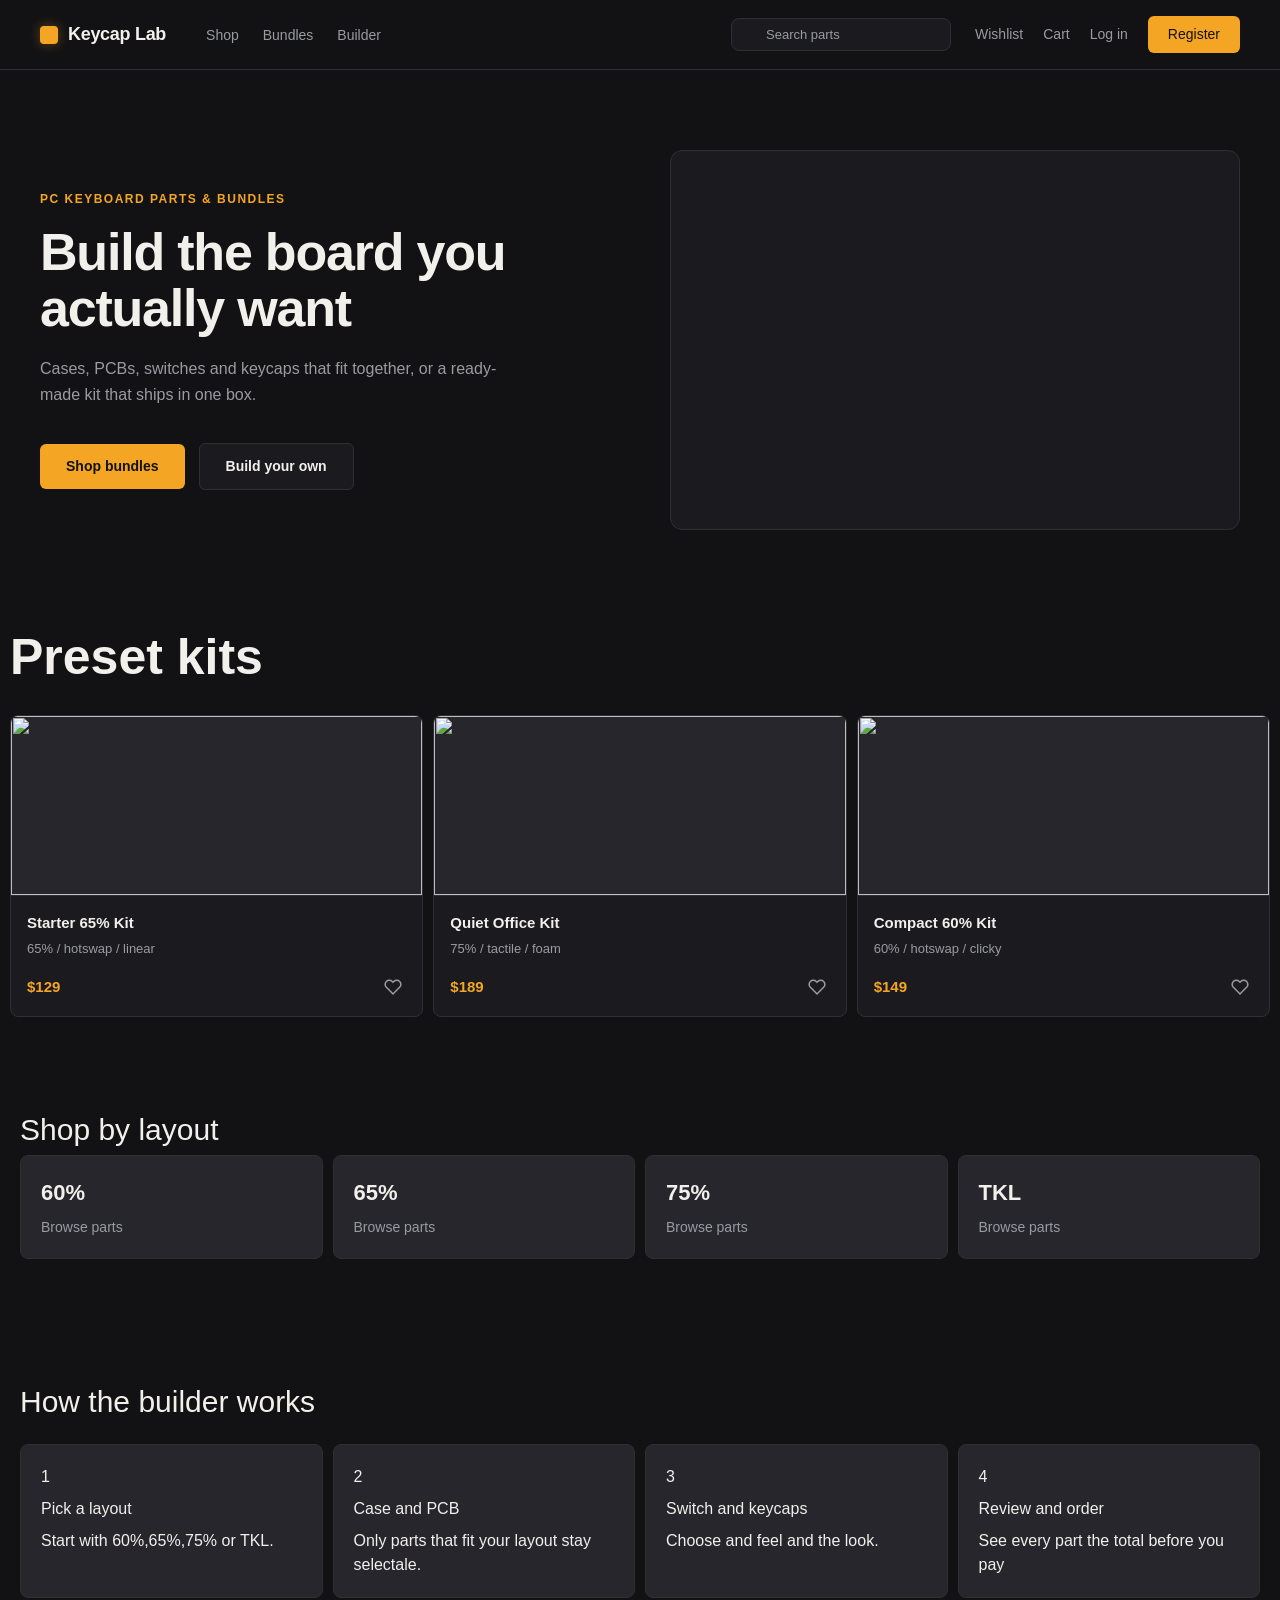
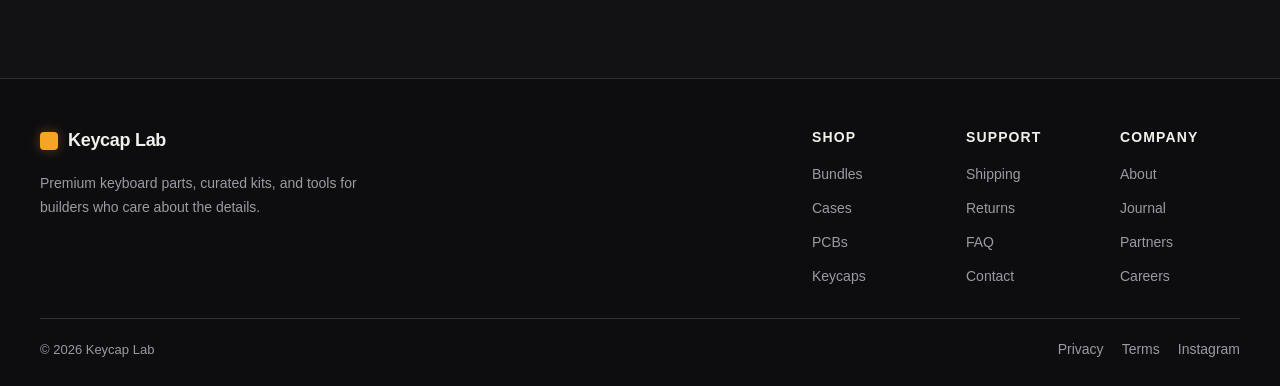
==== index.html @ 521b8595 "Update project" ====
<!doctype html>
<html lang="en">
  <head>
    <meta charset="UTF-8" />
    <meta name="viewport" content="width=device-width, initial-scale=1.0" />
    <title>Keycap Lab Navbar</title>
    <link rel="stylesheet" href="./CSS/Style.css" />
  </head>
  <body>
    <nav class="navbar">
      <!-- Logo & Navigation Links -->
      <div class="nav-left">
        <a href="#" class="logo">
          <span class="logo-icon"></span>
          Keycap Lab
        </a>
        <button
          class="menu-toggle"
          type="button"
          aria-label="Open navigation menu"
          aria-expanded="false"
          aria-controls="mobile-menu"
        >
          <span></span>
          <span></span>
          <span></span>
        </button>
      </div>

      <div class="mobile-menu" id="mobile-menu">
        <ul class="nav-links">
          <li><a href="#">Shop</a></li>
          <li><a href="#">Bundles</a></li>
          <li><a href="#">Builder</a></li>
        </ul>

        <div class="nav-right">
          <div class="search-box">
            <input type="text" placeholder="Search parts" />
          </div>
          <div class="user-actions">
            <a href="#">Wishlist</a>
            <a href="#">Cart</a>
            <a href="#" class="btn-login">Log in</a>
            <a href="#" class="btn-register">Register</a>
          </div>
        </div>
      </div>
    </nav>
    <main>
        <section class="hero-section">
      <!-- Left Content Column -->
      <div class="hero-left">
        <p class="hero-tagline">PC KEYBOARD PARTS & BUNDLES</p>
        <h1 class="hero-title">Build the board you actually want</h1>
        <p class="hero-description">
          Cases, PCBs, switches and keycaps that fit together, or a ready-made
          kit that ships in one box.
        </p>
        <div class="hero-buttons">
          <a href="#" class="btn-primary">Shop bundles</a>
          <a href="#" class="btn-secondary">Build your own</a>
        </div>
      </div>

      <!-- Right Image Container Column -->
      <div class="hero-right">
        <div
          class="hero-swiper"
          role="region"
          aria-label="Featured keyboard and computer setups"
        >
          <img
            class="hero-photo"
            src="./IMG/top-view-white-keyboard-desk.jpg"
            alt="Top view of a white keyboard on a desk"
          />
          <img
            class="hero-photo"
            src="./IMG/daniel-korpai-8GDCzWrcE3M-unsplash.jpg"
            alt="White keyboard and computer setup"
          />
          <img
            class="hero-photo"
            src="./IMG/Lenovo Thinkpad X1 Carbon Gen 6, core i7, 8th generation, 512ssd, 16gb ram, 2K screen display, backlit keyboard KSH_63,0000 CONTACT US_ 0714215210.jpg"
            alt="Lenovo ThinkPad laptop with backlit keyboard"
          />
        </div>
      </div>
    </section>

    <!-- Preset Kits Section -->
    <section class="preset-kits">
      <h2 class="section-title">Preset kits</h2>
      <div class="product-grid">
        <!-- Card 1 -->
        <article class="product-card">
          <div class="card-image-placeholder">
            <img
              src="https://images.openai.com/static-rsc-4/nXGAKD7glfhU9qW_Xac98Q3j9HsL2oGFqhZPg9mUzZDjKJ5-by4B6zlyydvpbBIPVZWoZcvu5ALrFaiocOk9zfkdbaDCFpLfhLRDHQcFTshHp7-Ul474NuEt4pODpxQiKLe0FCj9MblGv9C8eSn8PKRNEU1KH37_GP0z7UzrUwJa-xX3HZ9lygdJpuPpNTKs?purpose=fullsize"
              alt=""
            />
          </div>
          <div class="card-info">
            <h3 class="card-title">Starter 65% Kit</h3>
            <p class="card-meta">65% / hotswap / linear</p>
            <div class="card-footer">
              <span class="card-price">$129</span>
              <button class="wishlist-icon" aria-label="Wishlist">
                <svg
                  width="18"
                  height="18"
                  viewBox="0 0 24 24"
                  fill="none"
                  stroke="currentColor"
                  stroke-width="2"
                >
                  <path
                    d="M20.84 4.61a5.5 5.5 0 0 0-7.78 0L12 5.67l-1.06-1.06a5.5 5.5 0 0 0-7.78 7.78l1.06 1.06L12 21.23l7.78-7.78 1.06-1.06a5.5 5.5 0 0 0 0-7.78z"
                  ></path>
                </svg>
              </button>
            </div>
          </div>
        </article>

        <!-- Card 2 -->
        <article class="product-card">
          <div class="card-image-placeholder">
            <img
              src="https://images.openai.com/static-rsc-4/dz7qurrsv-jrBS0fjnstItbpXlwxBg2KEtuwx5bk4mM5QGiCicn_rTXjzAQF3wtq-SW2kxgeNpTVPf-cHdGCvSQJxvGqvcWXDU7XmmxKOvQP_HMvVWL-ylimCogk3SbTYQaaV2Orlsvxa9C1CZjEyjsZLpfj9k1N5Z4BCGQvd89OW88K6jOPW-nkIzZp4Wqc?purpose=fullsize"
              alt=""
            />
          </div>
          <div class="card-info">
            <h3 class="card-title">Quiet Office Kit</h3>
            <p class="card-meta">75% / tactile / foam</p>
            <div class="card-footer">
              <span class="card-price">$189</span>
              <button class="wishlist-icon" aria-label="Wishlist">
                <svg
                  width="18"
                  height="18"
                  viewBox="0 0 24 24"
                  fill="none"
                  stroke="currentColor"
                  stroke-width="2"
                >
                  <path
                    d="M20.84 4.61a5.5 5.5 0 0 0-7.78 0L12 5.67l-1.06-1.06a5.5 5.5 0 0 0-7.78 7.78l1.06 1.06L12 21.23l7.78-7.78 1.06-1.06a5.5 5.5 0 0 0 0-7.78z"
                  ></path>
                </svg>
              </button>
            </div>
          </div>
        </article>

        <!-- Card 3 -->
        <article class="product-card">
          <div class="card-image-placeholder">
            <img
              src="https://images.openai.com/static-rsc-4/-OYSY2dZkRDdLxquMNw9rUvrMLjCbp6p3Z7yieqWLM3EhKWcSh0_WQugTYVJara42GM3rg2Ta-5tv8ZzSHJYvsZy2AZwunNoQ_kZfDw9fw7MOWB8lSEEOIMRNbfBUDlOvFiBbhdCUqirpcUv4TIgAzaauYT5kc5DZFo1dbwhctJ_QoFaH6khdRxgVyYMRuLK?purpose=fullsize"
              alt=""
            />
          </div>
          <div class="card-info">
            <h3 class="card-title">Compact 60% Kit</h3>
            <p class="card-meta">60% / hotswap / clicky</p>
            <div class="card-footer">
              <span class="card-price">$149</span>
              <button class="wishlist-icon" aria-label="Wishlist">
                <svg
                  width="18"
                  height="18"
                  viewBox="0 0 24 24"
                  fill="none"
                  stroke="currentColor"
                  stroke-width="2"
                >
                  <path
                    d="M20.84 4.61a5.5 5.5 0 0 0-7.78 0L12 5.67l-1.06-1.06a5.5 5.5 0 0 0-7.78 7.78l1.06 1.06L12 21.23l7.78-7.78 1.06-1.06a5.5 5.5 0 0 0 0-7.78z"
                  ></path>
                </svg>
              </button>
            </div>
          </div>
        </article>
      </div>
    </section>

    <!-- Shop by Layout Section -->
    <section class="shop-layout">
      <h2 class="shop-title">Shop by layout</h2>
      <div class="shop-grid">
        <div class="shop-card">
          <span class="layout-name">60%</span>
          <span class="layout-sub">Browse parts</span>
        </div>
        <div class="shop-card">
          <span class="layout-name">65%</span>
          <span class="layout-sub">Browse parts</span>
        </div>
        <div class="shop-card">
          <span class="layout-name">75%</span>
          <span class="layout-sub">Browse parts</span>
        </div>
        <div class="shop-card">
          <span class="layout-name">TKL</span>
          <span class="layout-sub">Browse parts</span>
        </div>
      </div>
    </section>

    <!-- Builder Section -->
    <section class="builder-layout">
        <h2 class="builder-title">How the builder works</h2>
        <div class="builder-grid">
            <div class="builder-card">
                <span class="builder-num">1</span>
                <span class="builder-head">Pick a layout</span>
                <span class="builder-sub">Start with 60%,65%,75% or TKL.</span>
            </div>

            <div class="builder-card">
                <span class="builder-num">2</span>
                <span class="builder-head">Case and PCB</span>
                <span class="builder-sub">Only parts that fit your layout stay selectale.</span>
            </div>

            <div class="builder-card">
                <span class="builder-num">3</span>
                <span class="builder-head">Switch and keycaps</span>
                <span class="builder-sub">Choose and feel and the look.</span>
            </div>

            <div class="builder-card">
                <span class="builder-num">4</span>
                <span class="builder-head">Review and order</span>
                <span class="builder-sub">See every part the total before you pay</span>
            </div>
        </div>
    </section>

    <footer class="site-footer">
      <div class="footer-top">
        <div class="footer-brand">
          <a href="#" class="logo">
            <span class="logo-icon"></span>
            Keycap Lab
          </a>
          <p>Premium keyboard parts, curated kits, and tools for builders who care about the details.</p>
        </div>

        <div class="footer-links">
          <div>
            <h3>Shop</h3>
            <ul>
              <li><a href="#">Bundles</a></li>
              <li><a href="#">Cases</a></li>
              <li><a href="#">PCBs</a></li>
              <li><a href="#">Keycaps</a></li>
            </ul>
          </div>

          <div>
            <h3>Support</h3>
            <ul>
              <li><a href="#">Shipping</a></li>
              <li><a href="#">Returns</a></li>
              <li><a href="#">FAQ</a></li>
              <li><a href="#">Contact</a></li>
            </ul>
          </div>

          <div>
            <h3>Company</h3>
            <ul>
              <li><a href="#">About</a></li>
              <li><a href="#">Journal</a></li>
              <li><a href="#">Partners</a></li>
              <li><a href="#">Careers</a></li>
            </ul>
          </div>
        </div>
      </div>

      <div class="footer-bottom">
        <span>© 2026 Keycap Lab</span>
        <div class="footer-meta">
          <a href="#">Privacy</a>
          <a href="#">Terms</a>
          <a href="#">Instagram</a>
        </div>
      </div>
    </footer>
    </main>
    <script>
      const menuToggle = document.querySelector(".menu-toggle");
      const navbar = document.querySelector(".navbar");

      function setMenuOpen(isOpen) {
        navbar.classList.toggle("menu-open", isOpen);
        menuToggle.setAttribute("aria-expanded", String(isOpen));
        menuToggle.setAttribute(
          "aria-label",
          isOpen ? "Close navigation menu" : "Open navigation menu",
        );
      }

      menuToggle.addEventListener("click", () => {
        setMenuOpen(menuToggle.getAttribute("aria-expanded") !== "true");
      });

      document.addEventListener("keydown", (event) => {
        if (event.key === "Escape") setMenuOpen(false);
      });

      document.querySelectorAll(".mobile-menu a").forEach((link) => {
        link.addEventListener("click", () => setMenuOpen(false));
      });
    </script>
  </body>
</html>
---- CSS/Style.css ----
:root {
  --bg: #121214;
  --surface: #1b1b1f;
  --surface-2: #26262c;
  --border: #2e2e35;
  --text: #f2f0eb;
  --muted: #9a9aa3;
  --accent: #f5a524;
  --accent-hover: #ffb93e;
  --on-accent: #121214;
  --error: #f0616d;
}

* {
  box-sizing: border-box;
  margin: 0;
  padding: 0;
  font-family:
    -apple-system, BlinkMacSystemFont, "Segoe UI", Roboto, Helvetica, Arial,
    sans-serif;
}

body {
  background-color: var(--bg);
  color: var(--text);
  line-height: 1.5;
  -webkit-font-smoothing: antialiased;
}

.navbar {
  display: flex;
  align-items: center;
  justify-content: space-between;
  background-color: var(--bg);
  padding: 16px 40px;
  border-bottom: 1px solid var(--border);
  position: sticky;
  top: 0;
  z-index: 100;
}

.nav-left {
  display: flex;
  align-items: center;
  gap: 40px;
}

.menu-toggle {
  display: none;
}

.mobile-menu {
  display: flex;
  align-items: center;
  justify-content: space-between;
  flex: 1;
  margin-left: 40px;
  gap: 24px;
}

.logo {
  display: flex;
  align-items: center;
  gap: 10px;
  font-weight: 700;
  font-size: 18px;
  color: var(--text);
  text-decoration: none;
  letter-spacing: -0.3px;
}

.logo-icon {
  width: 18px;
  height: 18px;
  background-color: var(--accent);
  border-radius: 4px;
  display: inline-block;
  box-shadow: 0 0 12px rgba(245, 165, 36, 0.35);
}

.nav-links {
  display: flex;
  list-style: none;
  gap: 24px;
  align-items: center;
}

.nav-links a {
  color: var(--muted);
  text-decoration: none;
  font-size: 14px;
  font-weight: 500;
  transition: color 0.2s ease;
}

.nav-links a:hover {
  color: var(--text);
}

.nav-right {
  display: flex;
  align-items: center;
  gap: 24px;
}

.search-box {
  position: relative;
}

.search-box input {
  background-color: var(--surface);
  border: 1px solid var(--border);
  border-radius: 8px;
  padding: 8px 14px 8px 34px;
  color: var(--text);
  font-size: 13px;
  width: 220px;
  outline: none;
  transition:
    border-color 0.2s ease,
    box-shadow 0.2s ease;
}

.search-box input::placeholder {
  color: var(--muted);
}

.search-box input:focus {
  border-color: var(--accent);
  box-shadow: 0 0 0 2px rgba(245, 165, 36, 0.15);
}

.search-icon {
  position: absolute;
  left: 12px;
  top: 50%;
  transform: translateY(-50%);
  width: 14px;
  height: 14px;
  fill: none;
  stroke: var(--muted);
  stroke-width: 2;
  stroke-linecap: round;
  stroke-linejoin: round;
}

.user-actions {
  display: flex;
  align-items: center;
  gap: 20px;
}

.user-actions a {
  color: var(--muted);
  text-decoration: none;
  font-size: 14px;
  font-weight: 500;
  transition: color 0.2s ease;
}

.user-actions a:hover {
  color: var(--text);
}

.btn-register {
  background-color: var(--accent);
  color: var(--on-accent) !important;
  padding: 8px 20px;
  border-radius: 6px;
  font-weight: 600;
  font-size: 14px;
  transition:
    transform 0.1s ease,
    background-color 0.2s ease;
  display: inline-block;
}

.btn-register:hover {
  background-color: var(--accent-hover);
  transform: translateY(-1px);
}

.hero-section {
  max-width: 1280px;
  margin: 0 auto;
  padding: 80px 40px;
  display: grid;
  grid-template-columns: 1fr 1fr;
  gap: 60px;
  align-items: center;
}

.hero-left {
  max-width: 540px;
}

.hero-tagline {
  color: var(--accent);
  font-size: 12px;
  font-weight: 700;
  letter-spacing: 1.5px;
  text-transform: uppercase;
  margin-bottom: 16px;
}

.hero-title {
  color: var(--text);
  font-size: 52px;
  font-weight: 800;
  line-height: 1.08;
  letter-spacing: -1.2px;
  margin-bottom: 20px;
}

.hero-description {
  color: var(--muted);
  font-size: 16px;
  line-height: 1.6;
  margin-bottom: 36px;
  max-width: 460px;
}

.hero-buttons {
  display: flex;
  align-items: center;
  gap: 14px;
}

.btn-primary {
  background-color: var(--accent);
  color: var(--on-accent);
  padding: 12px 26px;
  border-radius: 6px;
  font-weight: 700;
  font-size: 14px;
  text-decoration: none;
  transition:
    background-color 0.2s ease,
    transform 0.1s ease;
  display: inline-block;
}

.btn-primary:hover {
  background-color: var(--accent-hover);
  transform: translateY(-1px);
}

.btn-secondary {
  background-color: var(--surface);
  color: var(--text);
  border: 1px solid var(--border);
  padding: 12px 26px;
  border-radius: 6px;
  font-weight: 600;
  font-size: 14px;
  text-decoration: none;
  transition:
    background-color 0.2s ease,
    border-color 0.2s ease;
  display: inline-block;
}

.btn-secondary:hover {
  background-color: var(--surface-2);
  border-color: #3e3e48;
}

.hero-right {
  position: relative;
  width: 100%;
  height: 380px;
  background-color: var(--surface);
  border: 1px solid var(--border);
  border-radius: 12px;
  overflow: hidden;
  transition: border-color 0.3s ease;
}

.hero-right:hover {
  border-color: var(--muted);
}

.hero-photo {
  position: absolute;
  inset: 0;
  display: block;
  width: 100%;
  height: 100%;
  object-fit: cover;
  opacity: 0;
  animation: hero-slide-one 9s infinite;
}

.hero-photo:nth-child(2) {
  animation-name: hero-slide-two;
}

.hero-photo:nth-child(3) {
  animation-name: hero-slide-three;
}

.hero-swiper:hover .hero-photo,
.hero-swiper:focus-within .hero-photo {
  animation-play-state: paused;
}

@keyframes hero-slide-one {
  0%,
  30% {
    opacity: 1;
  }
  33.33%,
  97% {
    opacity: 0;
  }
  100% {
    opacity: 1;
  }
}

@keyframes hero-slide-two {
  0%,
  30% {
    opacity: 0;
  }
  33.33%,
  63.33% {
    opacity: 1;
  }
  66.67%,
  100% {
    opacity: 0;
  }
}

@keyframes hero-slide-three {
  0%,
  63.33% {
    opacity: 0;
  }
  66.67%,
  96.67% {
    opacity: 1;
  }
  100% {
    opacity: 0;
  }
}

@media (prefers-reduced-motion: reduce) {
  .hero-photo {
    animation: none;
  }

  .hero-photo:first-child {
    opacity: 1;
  }
}

/*Presets Section*/
.section-title {
  font-size: 50px;
  font-weight: 700;
  color: var(--text);
  margin-bottom: 20px;
}

.preset-kits {
  padding: 10px;
}

.product-grid {
  display: grid;
  grid-template-columns: repeat(3, 1fr);
  gap: 10px;
}

.product-card {
  background-color: var(--surface);
  border: 1px solid var(--border);
  border-radius: 8px;
  overflow: hidden;
  display: flex;
  flex-direction: column;
  transition: border-color 0.2s;
}

.product-card:hover {
  border-color: var(--muted);
}

.card-image-placeholder {
  height: 180px;
  background-color: var(--surface-2);
  border-bottom: 1px solid var(--border);
  overflow: hidden;
}

.card-image-placeholder img {
  display: block;
  width: 100%;
  height: 100%;
  object-fit: cover;
}

.card-info {
  padding: 16px;
  display: flex;
  flex-direction: column;
  gap: 4px;
}

.card-title {
  font-size: 15px;
  font-weight: 600;
  color: var(--text);
}

.card-meta {
  font-size: 13px;
  color: var(--muted);
}

.card-footer {
  display: flex;
  align-items: center;
  justify-content: space-between;
  margin-top: 12px;
}

.card-price {
  font-size: 15px;
  font-weight: 700;
  color: var(--accent);
}

.wishlist-icon {
  background: none;
  border: none;
  color: var(--muted);
  cursor: pointer;
  padding: 4px;
  display: flex;
  align-items: center;
  justify-content: center;
  transition: color 0.2s;
}

.wishlist-icon:hover {
  color: var(--error);
}
/*shop by layout&*/
.shop-layout {
  padding: 80px 20px;
}
.shop-grid {
  display: grid;
  grid-template-columns: repeat(4, 1fr);
  gap: 10px;
}
.shop-title {
  font-size: 30px;
  font-weight: 500;
  color: var(--text);
  margin-bottom: 3px;

}
.shop-card {
    background-color: var(--surface-2);
    border: 1px solid var(--border);
    border-radius: 8px;
    padding: 20px;
    display: flex;
    flex-direction: column;
    gap: 8px;
    transition: border-color 0.2s, background-color 0.2s;
    cursor: pointer;
}
.shop-card:hover {
    border-color: var(--muted);
    background-color: var(--surface);
}
.layout-name {
    font-size: 22px;
    font-weight: 700;
    color: var(--text);
}
.layout-sub {
    font-size: 14px;
    color: var(--muted);
}
/*Builder Section*/
.builder-layout {
    padding: 40px 20px;
}
.builder-title {
    font-size: 30px;
    font-weight: 500;
    color: var(--text);
    margin-bottom: 20px;
}
.builder-grid {
    display: grid;
    grid-template-columns: repeat(4, 1fr);
    gap: 10px;
}
.builder-card {
    background-color: var(--surface-2);
    border: 1px solid var(--border);
    border-radius: 8px;
    padding: 20px;
    display: flex;
    flex-direction: column;
    gap: 8px;
    transition: border-color 0.2s, background-color 0.2s;
    cursor: pointer;
}
.builder-card:hover {
    border-color: var(--muted);
    background-color: var(--surface);
}

.site-footer {
  background-color: #0d0d10;
  border-top: 1px solid var(--border);
  margin-top: 40px;
  padding: 48px 40px 26px;
}

.footer-top {
  max-width: 1280px;
  margin: 0 auto;
  display: flex;
  justify-content: space-between;
  align-items: flex-start;
  gap: 40px;
}

.footer-brand {
  max-width: 360px;
}

.footer-brand p {
  color: var(--muted);
  margin-top: 18px;
  line-height: 1.7;
  font-size: 14px;
}

.footer-links {
  display: grid;
  grid-template-columns: repeat(3, minmax(120px, 1fr));
  gap: 34px;
}

.footer-links h3 {
  font-size: 14px;
  color: var(--text);
  margin-bottom: 14px;
  text-transform: uppercase;
  letter-spacing: 0.08em;
}

.footer-links ul {
  list-style: none;
  display: flex;
  flex-direction: column;
  gap: 10px;
}

.footer-links a,
.footer-meta a {
  color: var(--muted);
  text-decoration: none;
  font-size: 14px;
  transition: color 0.2s ease;
}

.footer-links a:hover,
.footer-meta a:hover {
  color: var(--text);
}

.footer-bottom {
  max-width: 1280px;
  margin: 30px auto 0;
  padding-top: 20px;
  border-top: 1px solid var(--border);
  display: flex;
  justify-content: space-between;
  align-items: center;
  color: var(--muted);
  font-size: 13px;
}

.footer-meta {
  display: flex;
  gap: 18px;
}

@media (max-width: 1024px) {
  .navbar {
    padding: 16px 24px;
    gap: 18px;
  }

  .nav-left {
    gap: 24px;
  }

  .mobile-menu {
    margin-left: 24px;
    gap: 16px;
  }

  .nav-links {
    gap: 16px;
  }

  .nav-right {
    gap: 16px;
  }

  .search-box input {
    width: 180px;
  }

  .user-actions {
    gap: 12px;
  }

  .hero-section {
    gap: 36px;
    padding: 64px 28px;
  }

  .hero-title {
    font-size: 44px;
  }

  .preset-kits {
    padding: 10px 20px;
  }

  .product-grid {
    grid-template-columns: repeat(2, minmax(0, 1fr));
    gap: 16px;
  }

  .shop-grid,
  .builder-grid {
    grid-template-columns: repeat(2, minmax(0, 1fr));
  }

  .site-footer {
    padding-right: 28px;
    padding-left: 28px;
  }
}

@media (max-width: 768px) {
  .navbar {
    align-items: stretch;
    flex-direction: column;
    padding: 14px 20px;
  }

  .nav-left {
    align-items: center;
    width: 100%;
    justify-content: space-between;
  }

  .menu-toggle {
    display: flex;
    width: 44px;
    height: 44px;
    flex-direction: column;
    align-items: center;
    justify-content: center;
    gap: 5px;
    border: 1px solid var(--border);
    border-radius: 6px;
    background: var(--surface);
    color: var(--text);
    cursor: pointer;
  }

  .menu-toggle:focus-visible {
    outline: 2px solid var(--accent);
    outline-offset: 3px;
  }

  .menu-toggle span {
    width: 18px;
    height: 2px;
    border-radius: 2px;
    background: currentColor;
    transition: transform 0.2s ease, opacity 0.2s ease;
  }

  .menu-open .menu-toggle span:first-child {
    transform: translateY(7px) rotate(45deg);
  }

  .menu-open .menu-toggle span:nth-child(2) {
    opacity: 0;
  }

  .menu-open .menu-toggle span:last-child {
    transform: translateY(-7px) rotate(-45deg);
  }

  .mobile-menu {
    display: none;
    width: 100%;
    margin: 0;
  }

  .navbar.menu-open .mobile-menu {
    display: flex;
    align-items: stretch;
    flex-direction: column;
    gap: 16px;
    padding-top: 14px;
    border-top: 1px solid var(--border);
  }

  .nav-links {
    align-items: stretch;
    flex-direction: column;
    gap: 0;
  }

  .nav-right {
    display: flex;
    align-items: stretch;
    flex-direction: column;
    gap: 14px;
  }

  .search-box {
    flex: none;
  }

  .search-box input {
    width: 100%;
  }

  .user-actions {
    justify-content: space-between;
    flex-wrap: wrap;
    gap: 12px;
  }

  .nav-links a {
    display: block;
    padding: 10px 0;
    border-bottom: 1px solid var(--border);
  }

  .hero-section {
    grid-template-columns: 1fr;
    gap: 32px;
    padding: 52px 24px;
  }

  .hero-left {
    max-width: 620px;
  }

  .hero-title {
    font-size: 40px;
  }

  .hero-description {
    margin-bottom: 24px;
  }

  .hero-right {
    height: clamp(240px, 55vw, 380px);
  }

  .section-title {
    font-size: 38px;
  }

  .shop-layout {
    padding: 56px 20px;
  }

  .builder-layout {
    padding: 32px 20px;
  }

  .footer-top,
  .footer-bottom {
    flex-direction: column;
    align-items: flex-start;
  }

  .footer-links {
    width: 100%;
    grid-template-columns: repeat(2, minmax(0, 1fr));
  }

  .footer-meta {
    flex-wrap: wrap;
  }
}

@media (max-width: 480px) {
  .navbar {
    padding: 12px 16px;
  }

  .nav-left {
    flex-wrap: nowrap;
  }

  .nav-links {
    width: 100%;
    justify-content: initial;
  }

  .user-actions {
    gap: 10px;
  }

  .user-actions a {
    font-size: 13px;
  }

  .btn-register {
    padding: 8px 12px;
  }

  .hero-section {
    gap: 24px;
    padding: 40px 18px;
  }

  .hero-tagline {
    font-size: 10px;
  }

  .hero-title {
    font-size: 34px;
  }

  .hero-buttons {
    align-items: stretch;
    flex-direction: column;
  }

  .hero-buttons a {
    text-align: center;
  }

  .hero-right {
    height: 240px;
  }

  .preset-kits {
    padding: 10px 16px;
  }

  .section-title {
    font-size: 32px;
  }

  .product-grid {
    grid-template-columns: 1fr;
  }

  .shop-layout,
  .builder-layout {
    padding-right: 16px;
    padding-left: 16px;
  }

  .shop-title,
  .builder-title {
    font-size: 26px;
  }

  .shop-grid,
  .builder-grid {
    gap: 8px;
  }

  .shop-card,
  .builder-card {
    padding: 14px;
  }

  .site-footer {
    padding: 36px 20px 24px;
  }
}
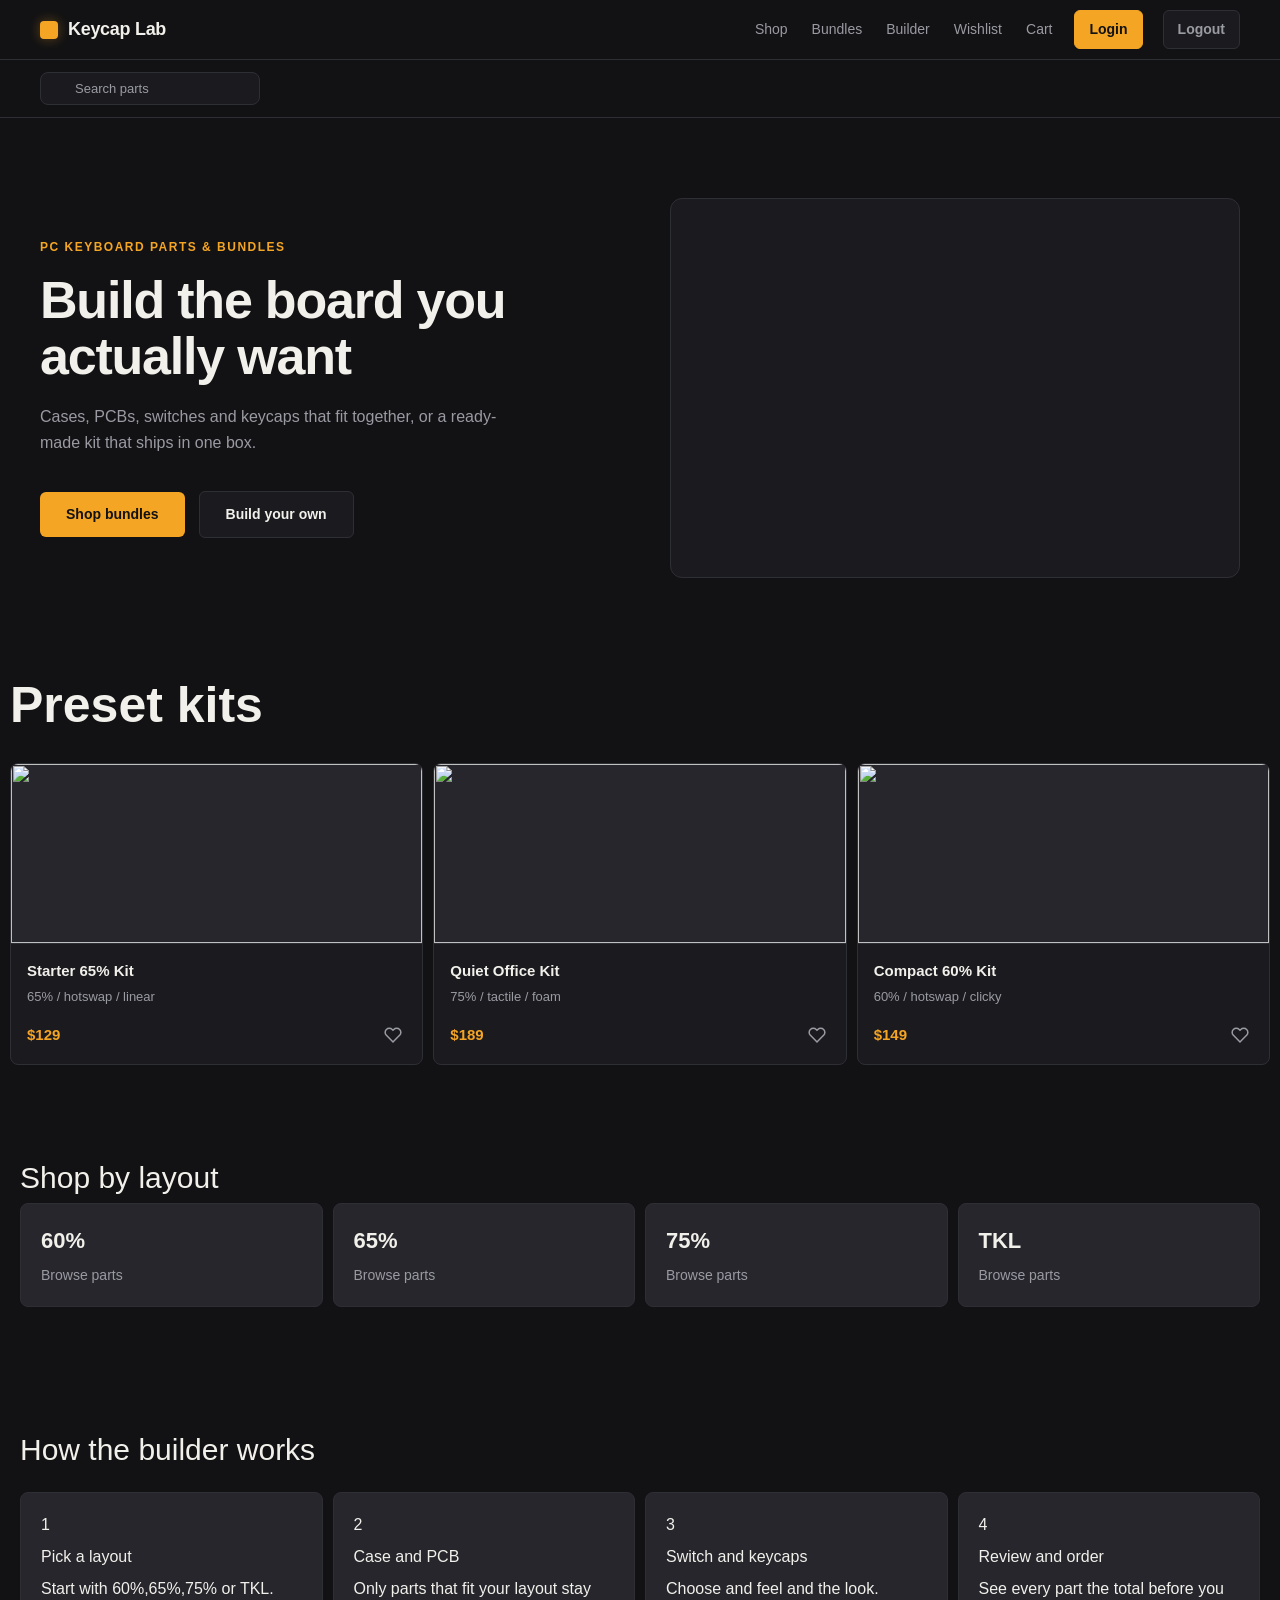
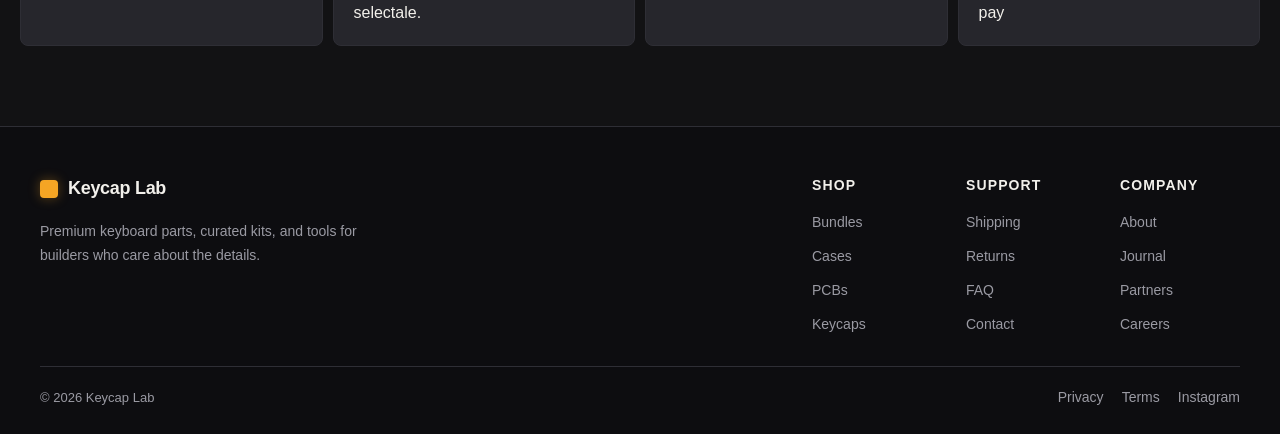
==== commit 4f2006d8: "update project" ====
--- a/index.html
+++ b/index.html
@@ -26,27 +26,39 @@
           <span></span>
         </button>
       </div>
-
-      <div class="mobile-menu" id="mobile-menu">
+      <button
+        class="drawer-backdrop"
+        type="button"
+        aria-label="Close navigation menu"
+        tabindex="-1"
+      ></button>
+      <aside class="mobile-menu" id="mobile-menu" aria-label="Main navigation" aria-hidden="true" inert>
+        <div class="drawer-header">
+          <span class="drawer-title">Menu</span>
+          <button class="drawer-close" type="button" aria-label="Close navigation menu">
+            <span aria-hidden="true">&times;</span>
+          </button>
+        </div>
         <ul class="nav-links">
           <li><a href="#">Shop</a></li>
           <li><a href="#">Bundles</a></li>
           <li><a href="#">Builder</a></li>
+          <li><a href="#">Wishlist</a></li>
+          <li><a href="#">Cart</a></li>
+          <li><a class="nav-auth-button nav-auth-login" href="#">Login</a></li>
+          <li><a class="nav-auth-button nav-auth-logout" href="#">Logout</a></li>
         </ul>
-
-        <div class="nav-right">
-          <div class="search-box">
-            <input type="text" placeholder="Search parts" />
-          </div>
-          <div class="user-actions">
-            <a href="#">Wishlist</a>
-            <a href="#">Cart</a>
-            <a href="#" class="btn-login">Log in</a>
-            <a href="#" class="btn-register">Register</a>
-          </div>
-        </div>
-      </div>
+      </aside>
     </nav>
+
+    <div class="search-bar">
+      <div class="search-bar-inner">
+        <div class="search-box">
+          <input type="search" placeholder="Search parts" aria-label="Search parts" />
+        </div>
+      </div>
+    </div>
+
     <main>
         <section class="hero-section">
       <!-- Left Content Column -->
@@ -296,27 +308,49 @@
     </main>
     <script>
       const menuToggle = document.querySelector(".menu-toggle");
-      const navbar = document.querySelector(".navbar");
-
-      function setMenuOpen(isOpen) {
-        navbar.classList.toggle("menu-open", isOpen);
-        menuToggle.setAttribute("aria-expanded", String(isOpen));
+      const drawer = document.querySelector(".mobile-menu");
+      const drawerBackdrop = document.querySelector(".drawer-backdrop");
+      const drawerClose = document.querySelector(".drawer-close");
+      const mobileViewport = window.matchMedia("(max-width: 768px)");
+
+      function setMenuOpen(isOpen, restoreFocus = true) {
+        const drawerIsOpen = mobileViewport.matches && isOpen;
+        const drawerIsHidden = mobileViewport.matches && !isOpen;
+
+        document.body.classList.toggle("drawer-open", drawerIsOpen);
+        menuToggle.setAttribute("aria-expanded", String(drawerIsOpen));
         menuToggle.setAttribute(
           "aria-label",
-          isOpen ? "Close navigation menu" : "Open navigation menu",
+          drawerIsOpen ? "Close navigation menu" : "Open navigation menu",
         );
+        drawer.setAttribute("aria-hidden", String(drawerIsHidden));
+        drawer.inert = drawerIsHidden;
+
+        if (drawerIsOpen) {
+          drawerClose.focus();
+        } else if (mobileViewport.matches && restoreFocus) {
+          menuToggle.focus();
+        }
       }
+
+      setMenuOpen(false, false);
+      mobileViewport.addEventListener("change", () => setMenuOpen(false, false));
 
       menuToggle.addEventListener("click", () => {
         setMenuOpen(menuToggle.getAttribute("aria-expanded") !== "true");
       });
 
+      drawerClose.addEventListener("click", () => setMenuOpen(false));
+      drawerBackdrop.addEventListener("click", () => setMenuOpen(false));
+
       document.addEventListener("keydown", (event) => {
         if (event.key === "Escape") setMenuOpen(false);
       });
 
-      document.querySelectorAll(".mobile-menu a").forEach((link) => {
-        link.addEventListener("click", () => setMenuOpen(false));
+      drawer.querySelectorAll("a").forEach((link) => {
+        link.addEventListener("click", () => {
+          if (mobileViewport.matches) setMenuOpen(false);
+        });
       });
     </script>
   </body>
--- a/CSS/Style.css
+++ b/CSS/Style.css
@@ -37,6 +37,7 @@
   position: sticky;
   top: 0;
   z-index: 100;
+  transition: border-color 0.25s ease, background-color 0.25s ease;
 }
 
 .nav-left {
@@ -52,10 +53,25 @@
 .mobile-menu {
   display: flex;
   align-items: center;
-  justify-content: space-between;
-  flex: 1;
-  margin-left: 40px;
-  gap: 24px;
+  position: absolute;
+  top: 0;
+  right: 40px;
+  height: 100%;
+}
+
+.drawer-header,
+.drawer-backdrop {
+  display: none;
+}
+
+.search-bar {
+  padding: 12px 40px;
+  border-bottom: 1px solid var(--border);
+}
+
+.search-bar-inner {
+  max-width: 1280px;
+  margin: 0 auto;
 }
 
 .logo {
@@ -67,6 +83,11 @@
   color: var(--text);
   text-decoration: none;
   letter-spacing: -0.3px;
+  transition: color 0.2s ease;
+}
+
+.logo:hover {
+  color: var(--accent);
 }
 
 .logo-icon {
@@ -81,20 +102,56 @@
 .nav-links {
   display: flex;
   list-style: none;
-  gap: 24px;
+  gap: 20px;
   align-items: center;
 }
 
 .nav-links a {
+  display: block;
+  padding: 8px 2px;
   color: var(--muted);
   text-decoration: none;
   font-size: 14px;
   font-weight: 500;
-  transition: color 0.2s ease;
+  transition: color 0.2s ease, background-color 0.2s ease;
 }
 
 .nav-links a:hover {
   color: var(--text);
+}
+
+.nav-links .nav-auth-button {
+  padding: 8px 14px;
+  border: 1px solid var(--border);
+  border-radius: 6px;
+  text-align: center;
+  font-weight: 600;
+}
+
+.nav-links .nav-auth-login {
+  border-color: var(--accent);
+  background: var(--accent);
+  color: var(--on-accent);
+}
+
+.nav-links .nav-auth-login:hover {
+  background: var(--accent-hover);
+  color: var(--on-accent);
+}
+
+.nav-links .nav-auth-logout {
+  background: var(--surface);
+}
+
+.nav-links .nav-auth-logout:hover {
+  border-color: var(--muted);
+  background: var(--surface-2);
+}
+
+.mobile-menu .nav-links a:focus-visible {
+  outline: 2px solid var(--accent);
+  outline-offset: 3px;
+  border-radius: 3px;
 }
 
 .nav-right {
@@ -119,6 +176,11 @@
   transition:
     border-color 0.2s ease,
     box-shadow 0.2s ease;
+}
+
+.search-box input:focus-visible {
+  border-color: var(--accent);
+  box-shadow: 0 0 0 3px rgba(245, 165, 36, 0.16);
 }
 
 .search-box input::placeholder {
@@ -155,7 +217,7 @@
   text-decoration: none;
   font-size: 14px;
   font-weight: 500;
-  transition: color 0.2s ease;
+  transition: color 0.2s ease, background-color 0.2s ease;
 }
 
 .user-actions a:hover {
@@ -177,7 +239,8 @@
 
 .btn-register:hover {
   background-color: var(--accent-hover);
-  transform: translateY(-1px);
+  transform: translateY(-2px);
+  box-shadow: 0 5px 14px rgba(245, 165, 36, 0.18);
 }
 
 .hero-section {
@@ -609,12 +672,15 @@
   }
 
   .mobile-menu {
-    margin-left: 24px;
-    gap: 16px;
+    right: 24px;
   }
 
   .nav-links {
-    gap: 16px;
+    gap: 14px;
+  }
+
+  .nav-links a {
+    font-size: 13px;
   }
 
   .nav-right {
@@ -660,15 +726,17 @@
 
 @media (max-width: 768px) {
   .navbar {
-    align-items: stretch;
-    flex-direction: column;
+    align-items: center;
+    flex-direction: row;
     padding: 14px 20px;
+    min-height: 72px;
   }
 
   .nav-left {
     align-items: center;
     width: 100%;
     justify-content: space-between;
+    gap: 0;
   }
 
   .menu-toggle {
@@ -684,6 +752,13 @@
     background: var(--surface);
     color: var(--text);
     cursor: pointer;
+    z-index: 1;
+    transition: border-color 0.2s ease, background-color 0.2s ease;
+  }
+
+  .menu-toggle:hover {
+    border-color: var(--accent);
+    background: var(--surface-2);
   }
 
   .menu-toggle:focus-visible {
@@ -699,64 +774,142 @@
     transition: transform 0.2s ease, opacity 0.2s ease;
   }
 
-  .menu-open .menu-toggle span:first-child {
-    transform: translateY(7px) rotate(45deg);
-  }
-
-  .menu-open .menu-toggle span:nth-child(2) {
+  .mobile-menu {
+    position: fixed;
+    top: 0;
+    right: 0;
+    z-index: 120;
+    display: block;
+    width: min(360px, 86vw);
+    height: 100vh;
+    height: 100dvh;
+    padding: 24px;
+    overflow-y: auto;
+    background: var(--bg);
+    border-left: 1px solid var(--border);
+    box-shadow: -18px 0 48px rgba(0, 0, 0, 0.28);
+    visibility: hidden;
     opacity: 0;
-  }
-
-  .menu-open .menu-toggle span:last-child {
-    transform: translateY(-7px) rotate(-45deg);
-  }
-
-  .mobile-menu {
-    display: none;
+    pointer-events: none;
+    transform: translateX(100%);
+    transition:
+      transform 0.32s cubic-bezier(0.22, 1, 0.36, 1),
+      opacity 0.24s ease,
+      visibility 0s linear 0.32s;
+  }
+
+  body.drawer-open .mobile-menu {
+    visibility: visible;
+    opacity: 1;
+    pointer-events: auto;
+    transform: translateX(0);
+    transition:
+      transform 0.32s cubic-bezier(0.22, 1, 0.36, 1),
+      opacity 0.24s ease;
+  }
+
+  .drawer-header {
+    display: flex;
+    align-items: center;
+    justify-content: space-between;
+    min-height: 44px;
+    margin-bottom: 22px;
+    padding-bottom: 16px;
+    border-bottom: 1px solid var(--border);
+  }
+
+  .drawer-title {
+    color: var(--text);
+    font-size: 18px;
+    font-weight: 700;
+  }
+
+  .drawer-close {
+    display: grid;
+    width: 44px;
+    height: 44px;
+    place-items: center;
+    border: 1px solid var(--border);
+    border-radius: 6px;
+    background: var(--surface);
+    color: var(--text);
+    font-size: 28px;
+    line-height: 1;
+    cursor: pointer;
+    transition: border-color 0.2s ease, background-color 0.2s ease;
+  }
+
+  .drawer-close:hover {
+    border-color: var(--accent);
+    background: var(--surface-2);
+  }
+
+  .drawer-close:focus-visible {
+    outline: 2px solid var(--accent);
+    outline-offset: 3px;
+  }
+
+  .drawer-backdrop {
+    position: fixed;
+    inset: 0;
+    z-index: 110;
+    display: block;
+    border: 0;
+    background: rgba(0, 0, 0, 0.58);
+    opacity: 0;
+    visibility: hidden;
+    transition: opacity 0.28s ease, visibility 0s linear 0.28s;
+  }
+
+  body.drawer-open .drawer-backdrop {
+    opacity: 1;
+    visibility: visible;
+    transition: opacity 0.28s ease;
+  }
+
+  body.drawer-open {
+    overflow: hidden;
+  }
+
+  .search-bar {
+    position: sticky;
+    top: 72px;
+    z-index: 90;
+    padding: 12px 20px;
+    background: var(--bg);
+  }
+
+  .search-box input {
     width: 100%;
-    margin: 0;
-  }
-
-  .navbar.menu-open .mobile-menu {
-    display: flex;
-    align-items: stretch;
-    flex-direction: column;
-    gap: 16px;
-    padding-top: 14px;
-    border-top: 1px solid var(--border);
+    min-height: 44px;
   }
 
   .nav-links {
     align-items: stretch;
     flex-direction: column;
-    gap: 0;
-  }
-
-  .nav-right {
-    display: flex;
-    align-items: stretch;
-    flex-direction: column;
-    gap: 14px;
-  }
-
-  .search-box {
-    flex: none;
-  }
-
-  .search-box input {
-    width: 100%;
-  }
-
-  .user-actions {
-    justify-content: space-between;
-    flex-wrap: wrap;
-    gap: 12px;
-  }
-
-  .nav-links a {
-    display: block;
-    padding: 10px 0;
+    gap: 4px;
+  }
+
+  .mobile-menu .nav-links a {
+    padding: 14px 12px;
+    border-radius: 6px;
     border-bottom: 1px solid var(--border);
+    font-size: 16px;
+  }
+
+  .mobile-menu .nav-links a:hover,
+  .mobile-menu .nav-links a:focus-visible {
+    color: var(--text);
+    background: var(--surface);
+  }
+
+  .mobile-menu .nav-links .nav-auth-button {
+    padding: 13px 12px;
+  }
+
+  .mobile-menu .nav-links .nav-auth-login:hover {
+    background: var(--accent-hover);
+    color: var(--on-accent);
   }
 
   .hero-section {
@@ -814,25 +967,13 @@
     padding: 12px 16px;
   }
 
+  .search-bar {
+    padding-right: 16px;
+    padding-left: 16px;
+  }
+
   .nav-left {
     flex-wrap: nowrap;
-  }
-
-  .nav-links {
-    width: 100%;
-    justify-content: initial;
-  }
-
-  .user-actions {
-    gap: 10px;
-  }
-
-  .user-actions a {
-    font-size: 13px;
-  }
-
-  .btn-register {
-    padding: 8px 12px;
   }
 
   .hero-section {
@@ -897,4 +1038,16 @@
   .site-footer {
     padding: 36px 20px 24px;
   }
+}
+
+@media (prefers-reduced-motion: reduce) {
+  .navbar,
+  .logo,
+  .nav-links a,
+  .btn-register,
+  .menu-toggle span,
+  .mobile-menu,
+  .drawer-backdrop {
+    transition-duration: 0.01ms;
+  }
 }
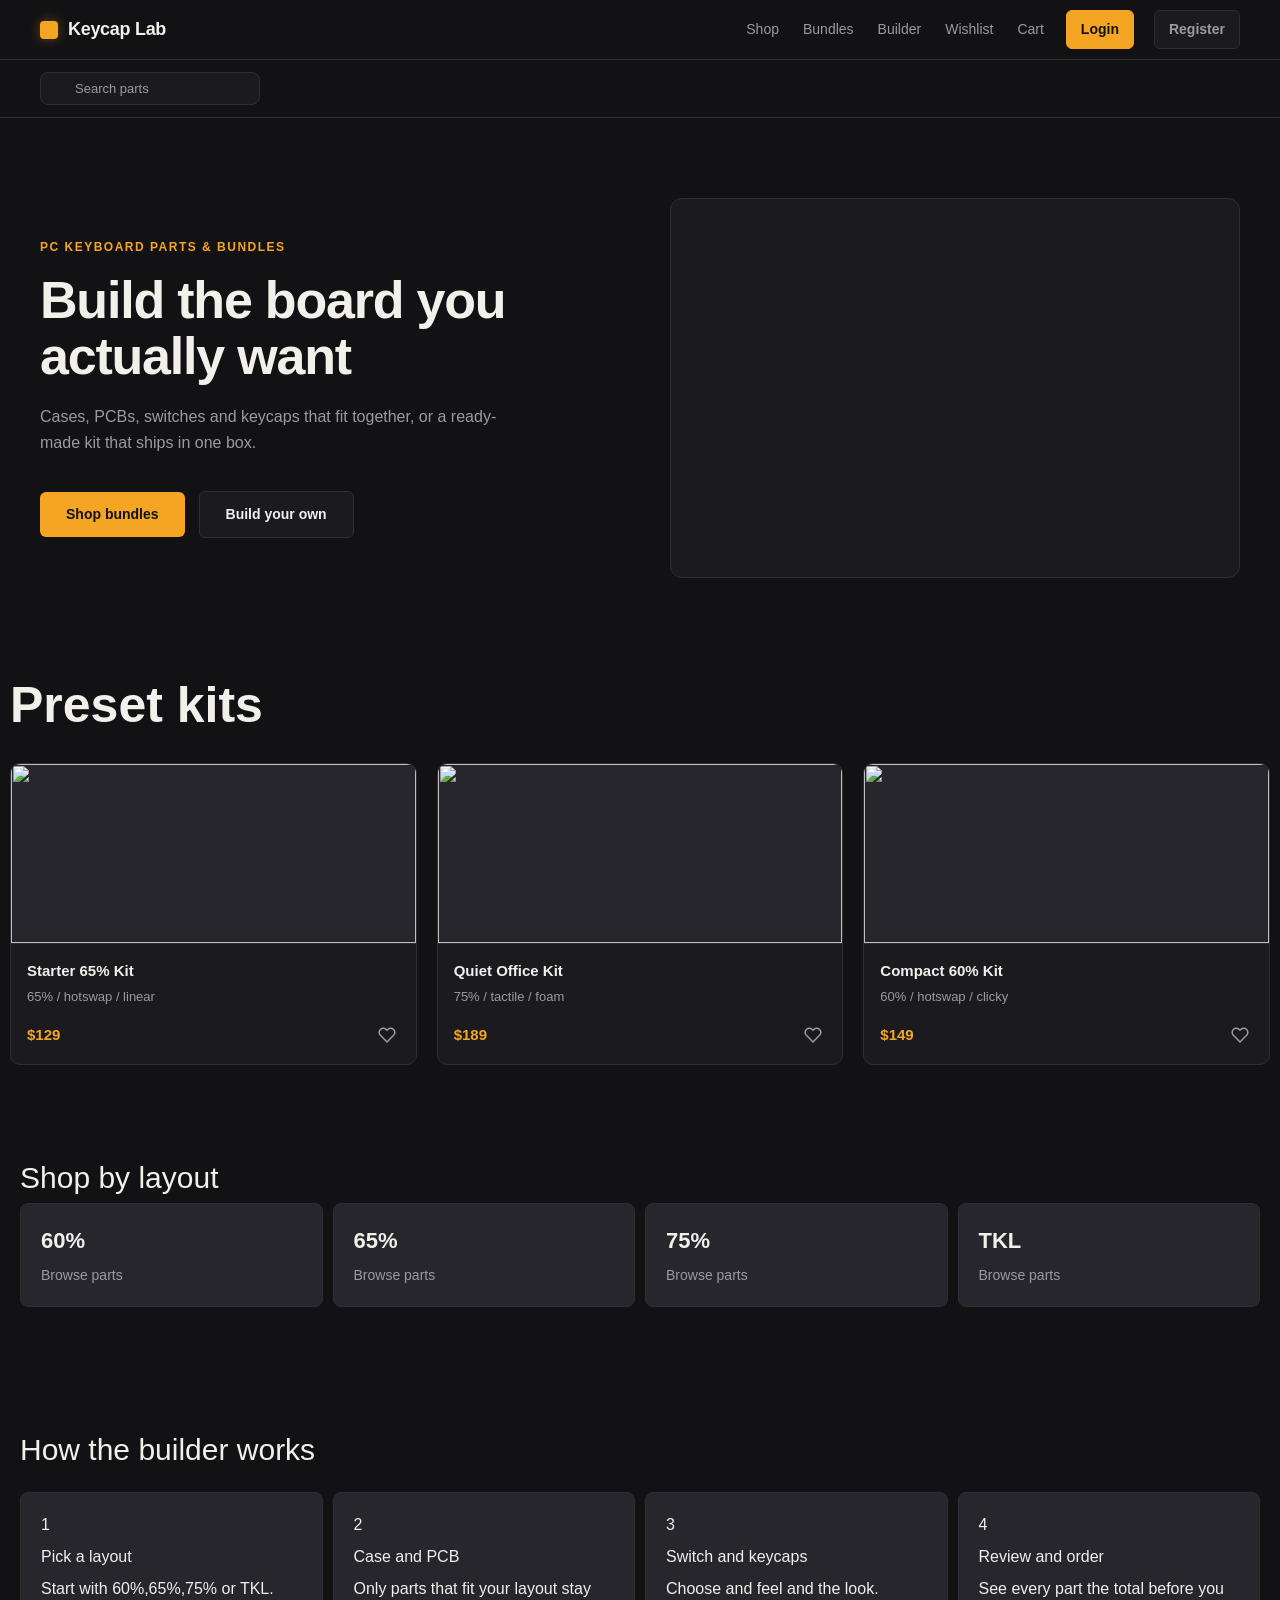
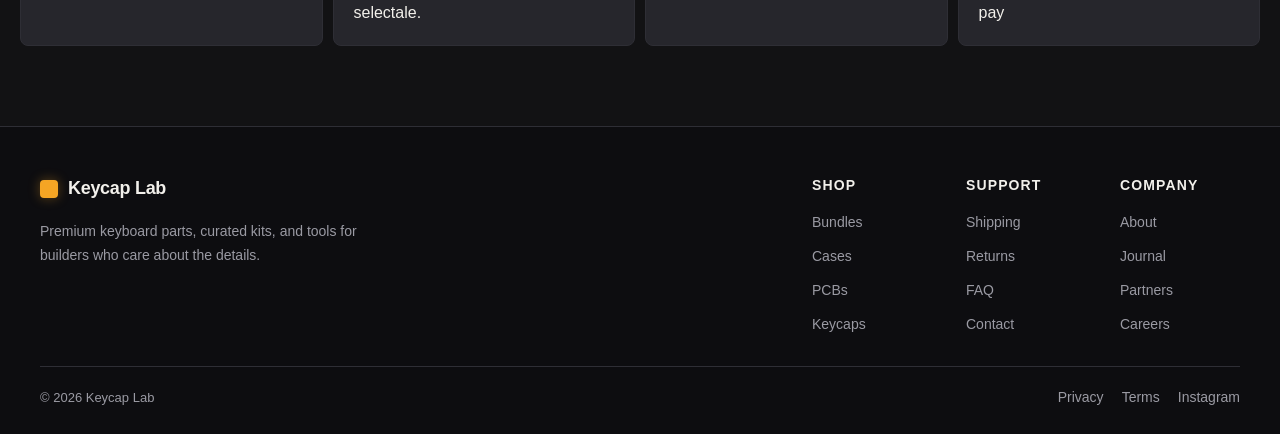
==== commit 0d72d4d0: "update project" ====
--- a/index.html
+++ b/index.html
@@ -3,8 +3,9 @@
   <head>
     <meta charset="UTF-8" />
     <meta name="viewport" content="width=device-width, initial-scale=1.0" />
-    <title>Keycap Lab Navbar</title>
+    <title>Keycap Lab - Home</title>
     <link rel="stylesheet" href="./CSS/Style.css" />
+    <script src="./JS/nav-bar.js" defer></script>
   </head>
   <body>
     <nav class="navbar">
@@ -32,10 +33,20 @@
         aria-label="Close navigation menu"
         tabindex="-1"
       ></button>
-      <aside class="mobile-menu" id="mobile-menu" aria-label="Main navigation" aria-hidden="true" inert>
+      <aside
+        class="mobile-menu"
+        id="mobile-menu"
+        aria-label="Main navigation"
+        aria-hidden="true"
+        inert
+      >
         <div class="drawer-header">
           <span class="drawer-title">Menu</span>
-          <button class="drawer-close" type="button" aria-label="Close navigation menu">
+          <button
+            class="drawer-close"
+            type="button"
+            aria-label="Close navigation menu"
+          >
             <span aria-hidden="true">&times;</span>
           </button>
         </div>
@@ -45,8 +56,10 @@
           <li><a href="#">Builder</a></li>
           <li><a href="#">Wishlist</a></li>
           <li><a href="#">Cart</a></li>
-          <li><a class="nav-auth-button nav-auth-login" href="#">Login</a></li>
-          <li><a class="nav-auth-button nav-auth-logout" href="#">Logout</a></li>
+          <li><a class="nav-auth-button nav-auth-login" href="./HTML/Login.html">Login</a></li>
+          <li>
+            <a class="nav-auth-button nav-auth-logout" href="./HTML/Register.html">Register</a>
+          </li>
         </ul>
       </aside>
     </nav>
@@ -54,205 +67,213 @@
     <div class="search-bar">
       <div class="search-bar-inner">
         <div class="search-box">
-          <input type="search" placeholder="Search parts" aria-label="Search parts" />
+          <input
+            type="search"
+            placeholder="Search parts"
+            aria-label="Search parts"
+          />
         </div>
       </div>
     </div>
 
     <main>
-        <section class="hero-section">
-      <!-- Left Content Column -->
-      <div class="hero-left">
-        <p class="hero-tagline">PC KEYBOARD PARTS & BUNDLES</p>
-        <h1 class="hero-title">Build the board you actually want</h1>
-        <p class="hero-description">
-          Cases, PCBs, switches and keycaps that fit together, or a ready-made
-          kit that ships in one box.
-        </p>
-        <div class="hero-buttons">
-          <a href="#" class="btn-primary">Shop bundles</a>
-          <a href="#" class="btn-secondary">Build your own</a>
-        </div>
-      </div>
-
-      <!-- Right Image Container Column -->
-      <div class="hero-right">
-        <div
-          class="hero-swiper"
-          role="region"
-          aria-label="Featured keyboard and computer setups"
-        >
-          <img
-            class="hero-photo"
-            src="./IMG/top-view-white-keyboard-desk.jpg"
-            alt="Top view of a white keyboard on a desk"
-          />
-          <img
-            class="hero-photo"
-            src="./IMG/daniel-korpai-8GDCzWrcE3M-unsplash.jpg"
-            alt="White keyboard and computer setup"
-          />
-          <img
-            class="hero-photo"
-            src="./IMG/Lenovo Thinkpad X1 Carbon Gen 6, core i7, 8th generation, 512ssd, 16gb ram, 2K screen display, backlit keyboard KSH_63,0000 CONTACT US_ 0714215210.jpg"
-            alt="Lenovo ThinkPad laptop with backlit keyboard"
-          />
-        </div>
-      </div>
-    </section>
-
-    <!-- Preset Kits Section -->
-    <section class="preset-kits">
-      <h2 class="section-title">Preset kits</h2>
-      <div class="product-grid">
-        <!-- Card 1 -->
-        <article class="product-card">
-          <div class="card-image-placeholder">
+      <section class="hero-section">
+        <!-- Left Content Column -->
+        <div class="hero-left">
+          <p class="hero-tagline">PC KEYBOARD PARTS & BUNDLES</p>
+          <h1 class="hero-title">Build the board you actually want</h1>
+          <p class="hero-description">
+            Cases, PCBs, switches and keycaps that fit together, or a ready-made
+            kit that ships in one box.
+          </p>
+          <div class="hero-buttons">
+            <a href="#" class="btn-primary">Shop bundles</a>
+            <a href="#" class="btn-secondary">Build your own</a>
+          </div>
+        </div>
+
+        <!-- Right Image Container Column -->
+        <div class="hero-right">
+          <div
+            class="hero-swiper"
+            role="region"
+            aria-label="Featured keyboard and computer setups"
+          >
             <img
-              src="https://images.openai.com/static-rsc-4/nXGAKD7glfhU9qW_Xac98Q3j9HsL2oGFqhZPg9mUzZDjKJ5-by4B6zlyydvpbBIPVZWoZcvu5ALrFaiocOk9zfkdbaDCFpLfhLRDHQcFTshHp7-Ul474NuEt4pODpxQiKLe0FCj9MblGv9C8eSn8PKRNEU1KH37_GP0z7UzrUwJa-xX3HZ9lygdJpuPpNTKs?purpose=fullsize"
-              alt=""
+              class="hero-photo"
+              src="./IMG/top-view-white-keyboard-desk.jpg"
+              alt="Top view of a white keyboard on a desk"
             />
-          </div>
-          <div class="card-info">
-            <h3 class="card-title">Starter 65% Kit</h3>
-            <p class="card-meta">65% / hotswap / linear</p>
-            <div class="card-footer">
-              <span class="card-price">$129</span>
-              <button class="wishlist-icon" aria-label="Wishlist">
-                <svg
-                  width="18"
-                  height="18"
-                  viewBox="0 0 24 24"
-                  fill="none"
-                  stroke="currentColor"
-                  stroke-width="2"
-                >
-                  <path
-                    d="M20.84 4.61a5.5 5.5 0 0 0-7.78 0L12 5.67l-1.06-1.06a5.5 5.5 0 0 0-7.78 7.78l1.06 1.06L12 21.23l7.78-7.78 1.06-1.06a5.5 5.5 0 0 0 0-7.78z"
-                  ></path>
-                </svg>
-              </button>
-            </div>
-          </div>
-        </article>
-
-        <!-- Card 2 -->
-        <article class="product-card">
-          <div class="card-image-placeholder">
             <img
-              src="https://images.openai.com/static-rsc-4/dz7qurrsv-jrBS0fjnstItbpXlwxBg2KEtuwx5bk4mM5QGiCicn_rTXjzAQF3wtq-SW2kxgeNpTVPf-cHdGCvSQJxvGqvcWXDU7XmmxKOvQP_HMvVWL-ylimCogk3SbTYQaaV2Orlsvxa9C1CZjEyjsZLpfj9k1N5Z4BCGQvd89OW88K6jOPW-nkIzZp4Wqc?purpose=fullsize"
-              alt=""
+              class="hero-photo"
+              src="./IMG/daniel-korpai-8GDCzWrcE3M-unsplash.jpg"
+              alt="White keyboard and computer setup"
             />
-          </div>
-          <div class="card-info">
-            <h3 class="card-title">Quiet Office Kit</h3>
-            <p class="card-meta">75% / tactile / foam</p>
-            <div class="card-footer">
-              <span class="card-price">$189</span>
-              <button class="wishlist-icon" aria-label="Wishlist">
-                <svg
-                  width="18"
-                  height="18"
-                  viewBox="0 0 24 24"
-                  fill="none"
-                  stroke="currentColor"
-                  stroke-width="2"
-                >
-                  <path
-                    d="M20.84 4.61a5.5 5.5 0 0 0-7.78 0L12 5.67l-1.06-1.06a5.5 5.5 0 0 0-7.78 7.78l1.06 1.06L12 21.23l7.78-7.78 1.06-1.06a5.5 5.5 0 0 0 0-7.78z"
-                  ></path>
-                </svg>
-              </button>
-            </div>
-          </div>
-        </article>
-
-        <!-- Card 3 -->
-        <article class="product-card">
-          <div class="card-image-placeholder">
             <img
-              src="https://images.openai.com/static-rsc-4/-OYSY2dZkRDdLxquMNw9rUvrMLjCbp6p3Z7yieqWLM3EhKWcSh0_WQugTYVJara42GM3rg2Ta-5tv8ZzSHJYvsZy2AZwunNoQ_kZfDw9fw7MOWB8lSEEOIMRNbfBUDlOvFiBbhdCUqirpcUv4TIgAzaauYT5kc5DZFo1dbwhctJ_QoFaH6khdRxgVyYMRuLK?purpose=fullsize"
-              alt=""
+              class="hero-photo"
+              src="./IMG/Lenovo Thinkpad X1 Carbon Gen 6, core i7, 8th generation, 512ssd, 16gb ram, 2K screen display, backlit keyboard KSH_63,0000 CONTACT US_ 0714215210.jpg"
+              alt="Lenovo ThinkPad laptop with backlit keyboard"
             />
           </div>
-          <div class="card-info">
-            <h3 class="card-title">Compact 60% Kit</h3>
-            <p class="card-meta">60% / hotswap / clicky</p>
-            <div class="card-footer">
-              <span class="card-price">$149</span>
-              <button class="wishlist-icon" aria-label="Wishlist">
-                <svg
-                  width="18"
-                  height="18"
-                  viewBox="0 0 24 24"
-                  fill="none"
-                  stroke="currentColor"
-                  stroke-width="2"
-                >
-                  <path
-                    d="M20.84 4.61a5.5 5.5 0 0 0-7.78 0L12 5.67l-1.06-1.06a5.5 5.5 0 0 0-7.78 7.78l1.06 1.06L12 21.23l7.78-7.78 1.06-1.06a5.5 5.5 0 0 0 0-7.78z"
-                  ></path>
-                </svg>
-              </button>
-            </div>
-          </div>
-        </article>
-      </div>
-    </section>
-
-    <!-- Shop by Layout Section -->
-    <section class="shop-layout">
-      <h2 class="shop-title">Shop by layout</h2>
-      <div class="shop-grid">
-        <div class="shop-card">
-          <span class="layout-name">60%</span>
-          <span class="layout-sub">Browse parts</span>
-        </div>
-        <div class="shop-card">
-          <span class="layout-name">65%</span>
-          <span class="layout-sub">Browse parts</span>
-        </div>
-        <div class="shop-card">
-          <span class="layout-name">75%</span>
-          <span class="layout-sub">Browse parts</span>
-        </div>
-        <div class="shop-card">
-          <span class="layout-name">TKL</span>
-          <span class="layout-sub">Browse parts</span>
-        </div>
-      </div>
-    </section>
-
-    <!-- Builder Section -->
-    <section class="builder-layout">
+        </div>
+      </section>
+
+      <!-- Preset Kits Section -->
+      <section class="preset-kits">
+        <h2 class="section-title">Preset kits</h2>
+        <div class="product-grid">
+          <!-- Card 1 -->
+          <article class="product-card">
+            <div class="card-image-placeholder">
+              <img
+                src="https://images.openai.com/static-rsc-4/nXGAKD7glfhU9qW_Xac98Q3j9HsL2oGFqhZPg9mUzZDjKJ5-by4B6zlyydvpbBIPVZWoZcvu5ALrFaiocOk9zfkdbaDCFpLfhLRDHQcFTshHp7-Ul474NuEt4pODpxQiKLe0FCj9MblGv9C8eSn8PKRNEU1KH37_GP0z7UzrUwJa-xX3HZ9lygdJpuPpNTKs?purpose=fullsize"
+                alt=""
+              />
+            </div>
+            <div class="card-info">
+              <h3 class="card-title">Starter 65% Kit</h3>
+              <p class="card-meta">65% / hotswap / linear</p>
+              <div class="card-footer">
+                <span class="card-price">$129</span>
+                <button class="wishlist-icon" aria-label="Wishlist">
+                  <svg
+                    width="18"
+                    height="18"
+                    viewBox="0 0 24 24"
+                    fill="none"
+                    stroke="currentColor"
+                    stroke-width="2"
+                  >
+                    <path
+                      d="M20.84 4.61a5.5 5.5 0 0 0-7.78 0L12 5.67l-1.06-1.06a5.5 5.5 0 0 0-7.78 7.78l1.06 1.06L12 21.23l7.78-7.78 1.06-1.06a5.5 5.5 0 0 0 0-7.78z"
+                    ></path>
+                  </svg>
+                </button>
+              </div>
+            </div>
+          </article>
+
+          <!-- Card 2 -->
+          <article class="product-card">
+            <div class="card-image-placeholder">
+              <img
+                src="https://images.openai.com/static-rsc-4/dz7qurrsv-jrBS0fjnstItbpXlwxBg2KEtuwx5bk4mM5QGiCicn_rTXjzAQF3wtq-SW2kxgeNpTVPf-cHdGCvSQJxvGqvcWXDU7XmmxKOvQP_HMvVWL-ylimCogk3SbTYQaaV2Orlsvxa9C1CZjEyjsZLpfj9k1N5Z4BCGQvd89OW88K6jOPW-nkIzZp4Wqc?purpose=fullsize"
+                alt=""
+              />
+            </div>
+            <div class="card-info">
+              <h3 class="card-title">Quiet Office Kit</h3>
+              <p class="card-meta">75% / tactile / foam</p>
+              <div class="card-footer">
+                <span class="card-price">$189</span>
+                <button class="wishlist-icon" aria-label="Wishlist">
+                  <svg
+                    width="18"
+                    height="18"
+                    viewBox="0 0 24 24"
+                    fill="none"
+                    stroke="currentColor"
+                    stroke-width="2"
+                  >
+                    <path
+                      d="M20.84 4.61a5.5 5.5 0 0 0-7.78 0L12 5.67l-1.06-1.06a5.5 5.5 0 0 0-7.78 7.78l1.06 1.06L12 21.23l7.78-7.78 1.06-1.06a5.5 5.5 0 0 0 0-7.78z"
+                    ></path>
+                  </svg>
+                </button>
+              </div>
+            </div>
+          </article>
+
+          <!-- Card 3 -->
+          <article class="product-card">
+            <div class="card-image-placeholder">
+              <img
+                src="https://images.openai.com/static-rsc-4/-OYSY2dZkRDdLxquMNw9rUvrMLjCbp6p3Z7yieqWLM3EhKWcSh0_WQugTYVJara42GM3rg2Ta-5tv8ZzSHJYvsZy2AZwunNoQ_kZfDw9fw7MOWB8lSEEOIMRNbfBUDlOvFiBbhdCUqirpcUv4TIgAzaauYT5kc5DZFo1dbwhctJ_QoFaH6khdRxgVyYMRuLK?purpose=fullsize"
+                alt=""
+              />
+            </div>
+            <div class="card-info">
+              <h3 class="card-title">Compact 60% Kit</h3>
+              <p class="card-meta">60% / hotswap / clicky</p>
+              <div class="card-footer">
+                <span class="card-price">$149</span>
+                <button class="wishlist-icon" aria-label="Wishlist">
+                  <svg
+                    width="18"
+                    height="18"
+                    viewBox="0 0 24 24"
+                    fill="none"
+                    stroke="currentColor"
+                    stroke-width="2"
+                  >
+                    <path
+                      d="M20.84 4.61a5.5 5.5 0 0 0-7.78 0L12 5.67l-1.06-1.06a5.5 5.5 0 0 0-7.78 7.78l1.06 1.06L12 21.23l7.78-7.78 1.06-1.06a5.5 5.5 0 0 0 0-7.78z"
+                    ></path>
+                  </svg>
+                </button>
+              </div>
+            </div>
+          </article>
+        </div>
+      </section>
+
+      <!-- Shop by Layout Section -->
+      <section class="shop-layout">
+        <h2 class="shop-title">Shop by layout</h2>
+        <div class="shop-grid">
+          <div class="shop-card">
+            <span class="layout-name">60%</span>
+            <span class="layout-sub">Browse parts</span>
+          </div>
+          <div class="shop-card">
+            <span class="layout-name">65%</span>
+            <span class="layout-sub">Browse parts</span>
+          </div>
+          <div class="shop-card">
+            <span class="layout-name">75%</span>
+            <span class="layout-sub">Browse parts</span>
+          </div>
+          <div class="shop-card">
+            <span class="layout-name">TKL</span>
+            <span class="layout-sub">Browse parts</span>
+          </div>
+        </div>
+      </section>
+
+      <!-- Builder Section -->
+      <section class="builder-layout">
         <h2 class="builder-title">How the builder works</h2>
         <div class="builder-grid">
-            <div class="builder-card">
-                <span class="builder-num">1</span>
-                <span class="builder-head">Pick a layout</span>
-                <span class="builder-sub">Start with 60%,65%,75% or TKL.</span>
-            </div>
-
-            <div class="builder-card">
-                <span class="builder-num">2</span>
-                <span class="builder-head">Case and PCB</span>
-                <span class="builder-sub">Only parts that fit your layout stay selectale.</span>
-            </div>
-
-            <div class="builder-card">
-                <span class="builder-num">3</span>
-                <span class="builder-head">Switch and keycaps</span>
-                <span class="builder-sub">Choose and feel and the look.</span>
-            </div>
-
-            <div class="builder-card">
-                <span class="builder-num">4</span>
-                <span class="builder-head">Review and order</span>
-                <span class="builder-sub">See every part the total before you pay</span>
-            </div>
-        </div>
-    </section>
-
+          <div class="builder-card">
+            <span class="builder-num">1</span>
+            <span class="builder-head">Pick a layout</span>
+            <span class="builder-sub">Start with 60%,65%,75% or TKL.</span>
+          </div>
+
+          <div class="builder-card">
+            <span class="builder-num">2</span>
+            <span class="builder-head">Case and PCB</span>
+            <span class="builder-sub"
+              >Only parts that fit your layout stay selectale.</span
+            >
+          </div>
+
+          <div class="builder-card">
+            <span class="builder-num">3</span>
+            <span class="builder-head">Switch and keycaps</span>
+            <span class="builder-sub">Choose and feel and the look.</span>
+          </div>
+
+          <div class="builder-card">
+            <span class="builder-num">4</span>
+            <span class="builder-head">Review and order</span>
+            <span class="builder-sub"
+              >See every part the total before you pay</span
+            >
+          </div>
+        </div>
+      </section>
+    </main>
     <footer class="site-footer">
       <div class="footer-top">
         <div class="footer-brand">
@@ -260,7 +281,10 @@
             <span class="logo-icon"></span>
             Keycap Lab
           </a>
-          <p>Premium keyboard parts, curated kits, and tools for builders who care about the details.</p>
+          <p>
+            Premium keyboard parts, curated kits, and tools for builders who
+            care about the details.
+          </p>
         </div>
 
         <div class="footer-links">
@@ -305,53 +329,5 @@
         </div>
       </div>
     </footer>
-    </main>
-    <script>
-      const menuToggle = document.querySelector(".menu-toggle");
-      const drawer = document.querySelector(".mobile-menu");
-      const drawerBackdrop = document.querySelector(".drawer-backdrop");
-      const drawerClose = document.querySelector(".drawer-close");
-      const mobileViewport = window.matchMedia("(max-width: 768px)");
-
-      function setMenuOpen(isOpen, restoreFocus = true) {
-        const drawerIsOpen = mobileViewport.matches && isOpen;
-        const drawerIsHidden = mobileViewport.matches && !isOpen;
-
-        document.body.classList.toggle("drawer-open", drawerIsOpen);
-        menuToggle.setAttribute("aria-expanded", String(drawerIsOpen));
-        menuToggle.setAttribute(
-          "aria-label",
-          drawerIsOpen ? "Close navigation menu" : "Open navigation menu",
-        );
-        drawer.setAttribute("aria-hidden", String(drawerIsHidden));
-        drawer.inert = drawerIsHidden;
-
-        if (drawerIsOpen) {
-          drawerClose.focus();
-        } else if (mobileViewport.matches && restoreFocus) {
-          menuToggle.focus();
-        }
-      }
-
-      setMenuOpen(false, false);
-      mobileViewport.addEventListener("change", () => setMenuOpen(false, false));
-
-      menuToggle.addEventListener("click", () => {
-        setMenuOpen(menuToggle.getAttribute("aria-expanded") !== "true");
-      });
-
-      drawerClose.addEventListener("click", () => setMenuOpen(false));
-      drawerBackdrop.addEventListener("click", () => setMenuOpen(false));
-
-      document.addEventListener("keydown", (event) => {
-        if (event.key === "Escape") setMenuOpen(false);
-      });
-
-      drawer.querySelectorAll("a").forEach((link) => {
-        link.addEventListener("click", () => {
-          if (mobileViewport.matches) setMenuOpen(false);
-        });
-      });
-    </script>
   </body>
 </html>
--- a/CSS/Style.css
+++ b/CSS/Style.css
@@ -37,7 +37,9 @@
   position: sticky;
   top: 0;
   z-index: 100;
-  transition: border-color 0.25s ease, background-color 0.25s ease;
+  transition:
+    border-color 0.25s ease,
+    background-color 0.25s ease;
 }
 
 .nav-left {
@@ -113,7 +115,9 @@
   text-decoration: none;
   font-size: 14px;
   font-weight: 500;
-  transition: color 0.2s ease, background-color 0.2s ease;
+  transition:
+    color 0.2s ease,
+    background-color 0.2s ease;
 }
 
 .nav-links a:hover {
@@ -217,7 +221,9 @@
   text-decoration: none;
   font-size: 14px;
   font-weight: 500;
-  transition: color 0.2s ease, background-color 0.2s ease;
+  transition:
+    color 0.2s ease,
+    background-color 0.2s ease;
 }
 
 .user-actions a:hover {
@@ -526,61 +532,64 @@
   font-weight: 500;
   color: var(--text);
   margin-bottom: 3px;
-
 }
 .shop-card {
-    background-color: var(--surface-2);
-    border: 1px solid var(--border);
-    border-radius: 8px;
-    padding: 20px;
-    display: flex;
-    flex-direction: column;
-    gap: 8px;
-    transition: border-color 0.2s, background-color 0.2s;
-    cursor: pointer;
+  background-color: var(--surface-2);
+  border: 1px solid var(--border);
+  border-radius: 8px;
+  padding: 20px;
+  display: flex;
+  flex-direction: column;
+  gap: 8px;
+  transition:
+    border-color 0.2s,
+    background-color 0.2s;
+  cursor: pointer;
 }
 .shop-card:hover {
-    border-color: var(--muted);
-    background-color: var(--surface);
+  border-color: var(--muted);
+  background-color: var(--surface);
 }
 .layout-name {
-    font-size: 22px;
-    font-weight: 700;
-    color: var(--text);
+  font-size: 22px;
+  font-weight: 700;
+  color: var(--text);
 }
 .layout-sub {
-    font-size: 14px;
-    color: var(--muted);
+  font-size: 14px;
+  color: var(--muted);
 }
 /*Builder Section*/
 .builder-layout {
-    padding: 40px 20px;
+  padding: 40px 20px;
 }
 .builder-title {
-    font-size: 30px;
-    font-weight: 500;
-    color: var(--text);
-    margin-bottom: 20px;
+  font-size: 30px;
+  font-weight: 500;
+  color: var(--text);
+  margin-bottom: 20px;
 }
 .builder-grid {
-    display: grid;
-    grid-template-columns: repeat(4, 1fr);
-    gap: 10px;
+  display: grid;
+  grid-template-columns: repeat(4, 1fr);
+  gap: 10px;
 }
 .builder-card {
-    background-color: var(--surface-2);
-    border: 1px solid var(--border);
-    border-radius: 8px;
-    padding: 20px;
-    display: flex;
-    flex-direction: column;
-    gap: 8px;
-    transition: border-color 0.2s, background-color 0.2s;
-    cursor: pointer;
+  background-color: var(--surface-2);
+  border: 1px solid var(--border);
+  border-radius: 8px;
+  padding: 20px;
+  display: flex;
+  flex-direction: column;
+  gap: 8px;
+  transition:
+    border-color 0.2s,
+    background-color 0.2s;
+  cursor: pointer;
 }
 .builder-card:hover {
-    border-color: var(--muted);
-    background-color: var(--surface);
+  border-color: var(--muted);
+  background-color: var(--surface);
 }
 
 .site-footer {
@@ -753,7 +762,9 @@
     color: var(--text);
     cursor: pointer;
     z-index: 1;
-    transition: border-color 0.2s ease, background-color 0.2s ease;
+    transition:
+      border-color 0.2s ease,
+      background-color 0.2s ease;
   }
 
   .menu-toggle:hover {
@@ -771,7 +782,9 @@
     height: 2px;
     border-radius: 2px;
     background: currentColor;
-    transition: transform 0.2s ease, opacity 0.2s ease;
+    transition:
+      transform 0.2s ease,
+      opacity 0.2s ease;
   }
 
   .mobile-menu {
@@ -792,10 +805,11 @@
     opacity: 0;
     pointer-events: none;
     transform: translateX(100%);
+    will-change: transform;
     transition:
-      transform 0.32s cubic-bezier(0.22, 1, 0.36, 1),
-      opacity 0.24s ease,
-      visibility 0s linear 0.32s;
+      transform 0.46s cubic-bezier(0.16, 1, 0.3, 1),
+      opacity 0.34s ease,
+      visibility 0s linear 0.46s;
   }
 
   body.drawer-open .mobile-menu {
@@ -804,8 +818,8 @@
     pointer-events: auto;
     transform: translateX(0);
     transition:
-      transform 0.32s cubic-bezier(0.22, 1, 0.36, 1),
-      opacity 0.24s ease;
+      transform 0.46s cubic-bezier(0.16, 1, 0.3, 1),
+      opacity 0.34s ease;
   }
 
   .drawer-header {
@@ -836,7 +850,9 @@
     font-size: 28px;
     line-height: 1;
     cursor: pointer;
-    transition: border-color 0.2s ease, background-color 0.2s ease;
+    transition:
+      border-color 0.2s ease,
+      background-color 0.2s ease;
   }
 
   .drawer-close:hover {
@@ -858,13 +874,15 @@
     background: rgba(0, 0, 0, 0.58);
     opacity: 0;
     visibility: hidden;
-    transition: opacity 0.28s ease, visibility 0s linear 0.28s;
+    transition:
+      opacity 0.38s ease,
+      visibility 0s linear 0.38s;
   }
 
   body.drawer-open .drawer-backdrop {
     opacity: 1;
     visibility: visible;
-    transition: opacity 0.28s ease;
+    transition: opacity 0.38s ease;
   }
 
   body.drawer-open {
@@ -1050,4 +1068,819 @@
   .drawer-backdrop {
     transition-duration: 0.01ms;
   }
-}+}
+/*shop page*/
+.page-header {
+  padding: 40px 20px;
+  width: 100%;
+  max-width: 1280px;
+  display: flex;
+  gap: 20px;
+  flex-direction: column;
+}
+.page-header-top {
+  display: flex;
+  justify-content: space-between;
+  align-items: center;
+}
+.page-header-title {
+  display: flex;
+  align-items: baseline;
+  gap: 10px;
+}
+.page-header-title h1 {
+  font-size: 30px;
+  font-weight: 700;
+  color: var(--text);
+}
+.page-header-sub {
+  font-size: 14px;
+  color: var(--muted);
+}
+.page-header-sort select {
+  border: var(--border);
+  border-radius: 10px;
+  background-color: var(--surface);
+  padding: 8px 16px;
+  color: var(--text);
+  cursor: pointer;
+  font-size: 14px;
+  outline: none;
+  transition: all 0.2s ease;
+}
+.page-header-sort select:hover {
+  background-color: var(--surface-2);
+  border-color: var(--border);
+}
+
+.page-header__sort select:focus {
+  border-color: var(--accent);
+  box-shadow: 0 0 0 2px rgba(255, 184, 0, 0.2);
+}
+.page-header__sort select option {
+  background-color: var(--surface);
+  color: var(--text);
+  padding: 10px;
+  font-size: 14px;
+  cursor: pointer;
+}
+.page-header__sort select option:hover,
+.page-header__sort select option:checked {
+  background-color: var(--surface-2);
+  color: var(--text);
+  padding: 10px;
+}
+.page-header-fliter {
+  display: flex;
+  align-items: center;
+  gap: 10px;
+}
+.tag {
+  background-color: var(--surface);
+  color: var(--text);
+  font-size: 12px;
+  padding: 6px 12px;
+  border-radius: 16px;
+  display: inline-flex;
+  align-items: center;
+  gap: 6px;
+}
+.tag button {
+  background: none;
+  border: none;
+  color: var(--accent);
+  cursor: pointer;
+  font-size: 12px;
+  line-height: 1;
+  padding: 0;
+}
+.tag button:hover {
+  color: var(--accent-hover);
+}
+.clear-btn {
+  background: none;
+  border: none;
+  color: var(--accent);
+  cursor: pointer;
+  font-size: 12px;
+  line-height: 1;
+  padding: 0;
+}
+.clear-btn:hover {
+  color: var(--accent-hover);
+}
+.shop-container {
+  display: grid;
+  grid-template-columns: 240px 1fr;
+  gap: 20px;
+  width: 100%;
+  max-width: 1280px;
+  padding: 0px 48px 48px;
+  box-sizing: border-box;
+  background-color: var(--bg);
+  color: var(--text);
+}
+.siderbar-fliter {
+  display: flex;
+  flex-direction: column;
+  gap: 32px;
+}
+.filter-group-title {
+  font-size: 16px;
+  font-weight: 600;
+  margin-bottom: 12px;
+}
+.fliter-group-list {
+  list-style: none;
+  padding: 0;
+  margin: 0;
+  display: flex;
+  flex-direction: column;
+  gap: 8px;
+}
+.filter-group_list label {
+  font-size: 14px;
+  color: var(--text);
+  cursor: pointer;
+  display: flex;
+  align-items: center;
+  gap: 8px;
+}
+.filter-group__list input[type="checkbox"]:checked + label,
+.filter-group__list input[type="radio"]:checked + label {
+  color: var(--text);
+}
+.price-range__labels {
+  display: flex;
+  justify-content: space-between;
+  font-size: 12px;
+  color: var(--muted);
+  margin-bottom: 12px;
+}
+input[type="checkbox"],
+input[type="radio"] {
+  accent-color: var(--accent);
+}
+.product-grid {
+  display: grid;
+  grid-template-columns: repeat(3, 1fr);
+  gap: 20px;
+}
+.product-card {
+  background-color: var(--surface);
+  border: 1px solid var(--border);
+  border-radius: 10px;
+  overflow: hidden;
+  display: flex;
+  flex-direction: column;
+}
+.product-card-image {
+  width: 100%;
+  aspect-ratio: 4 / 3;
+  background-color: var(--surface);
+}
+.product-card-content {
+  padding: 16px;
+  display: flex;
+  flex-direction: column;
+  gap: 8px;
+}
+.product-card-title {
+  font-size: 16px;
+  font-weight: 600;
+  color: var(--text);
+}
+.product-card-subtitle {
+  font-size: 14px;
+  color: var(--muted);
+}
+.product-card-footer {
+  display: flex;
+  align-items: center;
+  justify-content: space-between;
+  margin-top: 12px;
+}
+.product-card-price {
+  font-size: 16px;
+  font-weight: 700;
+  color: var(--accent);
+}
+.wishlist-btn {
+  background: var(--accent);
+  color: var(--on-accent);
+  border: none;
+  padding: 6px 12px;
+  border-radius: 6px;
+  cursor: pointer;
+  font-size: 14px;
+  transition: background-color 0.2s ease;
+}
+.wishlist-btn:hover {
+  background-color: var(--accent-hover);
+}
+
+.shop-container .price-range {
+  display: grid;
+  gap: 12px;
+}
+
+.shop-container .price-range-selection {
+  display: flex;
+  align-items: baseline;
+  justify-content: space-between;
+  gap: 8px;
+  color: var(--muted);
+  font-size: 13px;
+}
+
+.shop-container .price-range-selection output {
+  color: var(--text);
+  font-size: 13px;
+  font-weight: 700;
+  white-space: nowrap;
+}
+
+.shop-container .price-range-slider {
+  position: relative;
+  height: 28px;
+  margin: 0 8px;
+}
+
+.shop-container .price-range-slider::before {
+  position: absolute;
+  top: 50%;
+  right: 9px;
+  left: 9px;
+  height: 4px;
+  border-radius: 999px;
+  background: linear-gradient(
+    to right,
+    var(--border) 0%,
+    var(--border) var(--range-start, 0%),
+    var(--accent) var(--range-start, 0%),
+    var(--accent) var(--range-end, 100%),
+    var(--border) var(--range-end, 100%),
+    var(--border) 100%
+  );
+  content: "";
+  transform: translateY(-50%);
+  transition: background 0.12s ease;
+}
+
+.shop-container .price-range-slider input[type="range"] {
+  position: absolute;
+  inset: 0;
+  width: 100%;
+  height: 28px;
+  margin: 0;
+  appearance: none;
+  background: transparent;
+  pointer-events: none;
+}
+
+.shop-container
+  .price-range-slider
+  input[type="range"]::-webkit-slider-runnable-track {
+  height: 4px;
+  background: transparent;
+}
+
+.shop-container .price-range-slider input[type="range"]::-moz-range-track {
+  height: 4px;
+  background: transparent;
+}
+
+.shop-container .price-range-slider input[type="range"]::-webkit-slider-thumb {
+  width: 18px;
+  height: 18px;
+  margin-top: -7px;
+  appearance: none;
+  border: 3px solid var(--accent);
+  border-radius: 50%;
+  background: var(--text);
+  box-shadow: 0 0 0 3px rgba(245, 165, 36, 0.14);
+  cursor: grab;
+  pointer-events: auto;
+}
+
+.shop-container .price-range-slider input[type="range"]::-moz-range-thumb {
+  width: 12px;
+  height: 12px;
+  border: 3px solid var(--accent);
+  border-radius: 50%;
+  background: var(--text);
+  box-shadow: 0 0 0 3px rgba(245, 165, 36, 0.14);
+  cursor: grab;
+  pointer-events: auto;
+}
+
+.shop-container
+  .price-range-slider
+  input[type="range"]:active::-webkit-slider-thumb,
+.shop-container
+  .price-range-slider
+  input[type="range"]:active::-moz-range-thumb {
+  cursor: grabbing;
+}
+
+.shop-container .price-range-slider input[type="range"]:focus-visible {
+  outline: none;
+  z-index: 1;
+}
+
+.shop-container
+  .price-range-slider
+  input[type="range"]:focus-visible::-webkit-slider-thumb {
+  box-shadow: 0 0 0 5px rgba(245, 165, 36, 0.24);
+}
+
+.shop-container
+  .price-range-slider
+  input[type="range"]:focus-visible::-moz-range-thumb {
+  box-shadow: 0 0 0 5px rgba(245, 165, 36, 0.24);
+}
+
+.shop-container .price-range-labels {
+  display: flex;
+  justify-content: space-between;
+  color: var(--muted);
+  font-size: 12px;
+}
+
+.product-card[hidden] {
+  display: none;
+}
+
+.product-grid-empty {
+  grid-column: 1 / -1;
+  padding: 32px 16px;
+  color: var(--muted);
+  text-align: center;
+}
+
+@media (max-width: 900px) {
+  .shop-container {
+    grid-template-columns: minmax(180px, 240px) minmax(0, 1fr);
+    padding-right: 24px;
+    padding-left: 24px;
+  }
+
+  .shop-container .product-grid {
+    grid-template-columns: repeat(2, minmax(0, 1fr));
+  }
+}
+
+@media (max-width: 680px) {
+  .shop-container {
+    grid-template-columns: minmax(0, 1fr);
+    padding-right: 18px;
+    padding-left: 18px;
+  }
+}
+
+@media (max-width: 480px) {
+  .shop-container .product-grid {
+    grid-template-columns: minmax(0, 1fr);
+  }
+}
+
+.login-page .login-layout,
+.register-page .register-layout {
+  display: grid;
+  grid-template-columns: minmax(0, 1fr) minmax(0, 1fr);
+  width: min(1440px, calc(100% - 80px));
+  min-height: min(760px, calc(100svh - 220px));
+  margin: 36px auto 52px;
+  overflow: hidden;
+  border: 1px solid var(--border);
+  background: #151518;
+}
+
+.login-page .login-form-panel,
+.register-page .register-form-panel {
+  display: grid;
+  align-items: center;
+  padding: 52px clamp(28px, 6vw, 88px);
+}
+
+.login-page .login-form-wrap,
+.register-page .register-form-wrap {
+  width: 100%;
+  max-width: 440px;
+  margin: 0 auto;
+}
+
+.login-page .login-eyebrow,
+.login-page .login-story-kicker,
+.register-page .register-eyebrow,
+.register-page .register-story-kicker {
+  color: var(--accent);
+  font-size: 10px;
+  font-weight: 700;
+  letter-spacing: 1.5px;
+}
+
+.login-page .login-form-wrap h1,
+.register-page .register-form-wrap h1 {
+  margin-top: 12px;
+  color: var(--text);
+  font-size: 32px;
+  font-weight: 700;
+  line-height: 1.2;
+}
+
+.login-page .login-intro,
+.register-page .register-intro {
+  margin-top: 8px;
+  color: var(--muted);
+  font-size: 14px;
+}
+
+.login-page .login-form,
+.register-page .register-form {
+  display: grid;
+  gap: 14px;
+  margin-top: 27px;
+}
+
+.login-page .login-field,
+.register-page .register-field {
+  display: grid;
+  gap: 6px;
+  color: var(--text);
+  font-size: 12px;
+  font-weight: 600;
+}
+
+.login-page .login-field input,
+.register-page .register-field input {
+  width: 100%;
+  min-height: 44px;
+  padding: 11px 13px;
+  border: 1px solid #34343b;
+  border-radius: 5px;
+  outline: none;
+  background: #202024;
+  color: var(--text);
+  font-size: 13px;
+  font-weight: 400;
+  transition:
+    border-color 0.2s ease,
+    box-shadow 0.2s ease;
+}
+
+.login-page .login-field input::placeholder,
+.register-page .register-field input::placeholder {
+  color: #777780;
+}
+
+.login-page .login-field input:focus-visible,
+.register-page .register-field input:focus-visible {
+  border-color: var(--accent);
+  box-shadow: 0 0 0 3px rgba(245, 165, 36, 0.15);
+}
+
+.login-page .login-field input:invalid:not(:placeholder-shown),
+.register-page .register-field input:invalid:not(:placeholder-shown) {
+  border-color: var(--error);
+}
+
+.login-page .login-options {
+  display: flex;
+  align-items: center;
+  justify-content: space-between;
+  gap: 12px;
+  margin-top: 2px;
+}
+
+.login-page .login-options a,
+.login-page .login-signup a {
+  color: var(--accent);
+  text-decoration: none;
+  font-size: 11px;
+}
+
+.login-page .login-options a:hover,
+.login-page .login-signup a:hover {
+  color: var(--accent-hover);
+  text-decoration: underline;
+}
+
+.login-page .login-remember {
+  display: inline-flex;
+  align-items: center;
+  gap: 8px;
+  color: var(--muted);
+  font-size: 11px;
+}
+
+.login-page .login-remember input {
+  width: 15px;
+  height: 15px;
+  accent-color: var(--accent);
+}
+
+.register-page .register-password-meter {
+  display: grid;
+  grid-template-columns: repeat(4, 1fr);
+  gap: 5px;
+  align-items: center;
+  margin-top: -4px;
+}
+
+.register-page .register-password-meter span {
+  height: 3px;
+  border-radius: 4px;
+  background: var(--border);
+}
+
+.register-page .register-password-meter span:first-child,
+.register-page .register-password-meter span:nth-child(2) {
+  background: var(--accent);
+}
+
+.register-page .register-password-meter small {
+  grid-column: 1 / -1;
+  color: var(--muted);
+  font-size: 10px;
+}
+
+.register-page .register-consent {
+  display: flex;
+  align-items: flex-start;
+  gap: 9px;
+  color: var(--muted);
+  font-size: 11px;
+}
+
+.register-page .register-consent input {
+  width: 15px;
+  height: 15px;
+  flex: 0 0 auto;
+  margin-top: 1px;
+  accent-color: var(--accent);
+}
+
+.register-page .register-consent a,
+.register-page .register-login a {
+  color: var(--accent);
+  text-decoration: none;
+}
+
+.register-page .register-consent a:hover,
+.register-page .register-login a:hover {
+  color: var(--accent-hover);
+  text-decoration: underline;
+}
+
+.login-page .login-submit,
+.register-page .register-submit {
+  min-height: 44px;
+  border: 0;
+  border-radius: 5px;
+  background: var(--accent);
+  color: var(--on-accent);
+  font-size: 13px;
+  font-weight: 700;
+  cursor: pointer;
+  transition:
+    background-color 0.2s ease,
+    transform 0.2s ease;
+}
+
+.login-page .login-submit:hover,
+.register-page .register-submit:hover {
+  transform: translateY(-1px);
+  background: var(--accent-hover);
+}
+
+.login-page .login-submit:focus-visible,
+.login-page .login-social-button:focus-visible,
+.register-page .register-submit:focus-visible,
+.register-page .register-social-button:focus-visible {
+  outline: 2px solid var(--accent);
+  outline-offset: 3px;
+}
+
+.login-page .login-divider,
+.register-page .register-divider {
+  display: flex;
+  align-items: center;
+  gap: 12px;
+  margin: 22px 0 13px;
+  color: var(--muted);
+  font-size: 10px;
+}
+
+.login-page .login-divider::before,
+.login-page .login-divider::after,
+.register-page .register-divider::before,
+.register-page .register-divider::after {
+  height: 1px;
+  flex: 1;
+  background: var(--border);
+  content: "";
+}
+
+.login-page .login-socials,
+.register-page .register-socials {
+  display: grid;
+  grid-template-columns: repeat(2, minmax(0, 1fr));
+  gap: 10px;
+}
+
+.login-page .login-social-button,
+.register-page .register-social-button {
+  display: flex;
+  min-height: 40px;
+  align-items: center;
+  justify-content: center;
+  gap: 8px;
+  padding: 8px;
+  border: 1px solid var(--border);
+  border-radius: 5px;
+  background: transparent;
+  color: var(--text);
+  font-size: 11px;
+  cursor: pointer;
+  transition:
+    background-color 0.2s ease,
+    border-color 0.2s ease;
+}
+
+.login-page .login-social-button:hover,
+.register-page .register-social-button:hover {
+  border-color: #55555e;
+  background: var(--surface);
+}
+
+.login-page .login-social-button span,
+.register-page .register-social-button span {
+  color: var(--text);
+  font-size: 14px;
+  font-weight: 700;
+}
+
+.login-page .login-signup,
+.register-page .register-login {
+  margin-top: 17px;
+  color: var(--muted);
+  font-size: 11px;
+  text-align: center;
+}
+
+.login-page .login-story-panel,
+.register-page .register-story-panel {
+  position: relative;
+  display: flex;
+  min-height: 620px;
+  flex-direction: column;
+  justify-content: flex-end;
+  padding: clamp(30px, 5vw, 68px);
+  overflow: hidden;
+  background: #22222a;
+}
+
+.login-page .login-story-panel::after,
+.register-page .register-story-panel::after {
+  position: absolute;
+  inset: 0;
+  background: linear-gradient(
+    180deg,
+    rgba(12, 12, 15, 0.05) 20%,
+    rgba(12, 12, 15, 0.92) 100%
+  );
+  content: "";
+}
+
+.login-page .login-story-panel > img,
+.register-page .register-story-panel > img {
+  position: absolute;
+  inset: 0;
+  width: 100%;
+  height: 100%;
+  object-fit: cover;
+  object-position: center;
+  transition: transform 0.7s ease;
+}
+
+.login-page .login-story-panel:hover > img,
+.register-page .register-story-panel:hover > img {
+  transform: scale(1.025);
+}
+
+.login-page .login-story-content,
+.login-page .login-story-index,
+.register-page .register-story-content,
+.register-page .register-story-index {
+  position: relative;
+  z-index: 1;
+}
+
+.login-page .login-story-mark,
+.register-page .register-story-mark {
+  display: grid;
+  width: 42px;
+  height: 42px;
+  place-items: center;
+  margin-bottom: 26px;
+  border: 1px solid rgba(242, 240, 235, 0.45);
+  border-radius: 50%;
+  color: var(--text);
+  font-size: 12px;
+  font-weight: 700;
+}
+
+.login-page .login-story-content h2,
+.register-page .register-story-content h2 {
+  margin-top: 8px;
+  color: var(--text);
+  font-size: 30px;
+  line-height: 1.15;
+}
+
+.login-page .login-story-content > p:last-child,
+.register-page .register-story-content > p:last-child {
+  max-width: 380px;
+  margin-top: 11px;
+  color: rgba(242, 240, 235, 0.78);
+  font-size: 13px;
+  line-height: 1.6;
+}
+
+.login-page .login-story-index,
+.register-page .register-story-index {
+  margin-top: 34px;
+  color: rgba(242, 240, 235, 0.65);
+  font-size: 9px;
+  letter-spacing: 1.2px;
+}
+
+@media (max-width: 900px) {
+  .login-page .login-layout,
+  .register-page .register-layout {
+    width: calc(100% - 48px);
+    min-height: auto;
+  }
+
+  .login-page .login-form-panel,
+  .register-page .register-form-panel {
+    padding: 42px 30px;
+  }
+
+  .login-page .login-story-panel,
+  .register-page .register-story-panel {
+    min-height: 600px;
+    padding: 30px;
+  }
+}
+
+@media (max-width: 680px) {
+  .login-page .login-layout,
+  .register-page .register-layout {
+    grid-template-columns: minmax(0, 1fr);
+    width: calc(100% - 32px);
+    margin-top: 22px;
+  }
+
+  .login-page .login-form-panel,
+  .register-page .register-form-panel {
+    padding: 40px 24px;
+  }
+
+  .login-page .login-story-panel,
+  .register-page .register-story-panel {
+    min-height: 340px;
+    padding: 28px;
+  }
+
+  .login-page .login-story-mark,
+  .register-page .register-story-mark {
+    margin-bottom: 18px;
+  }
+}
+
+@media (max-width: 420px) {
+  .login-page .login-form-wrap h1,
+  .register-page .register-form-wrap h1 {
+    font-size: 28px;
+  }
+
+  .login-page .login-socials,
+  .register-page .register-socials {
+    grid-template-columns: minmax(0, 1fr);
+  }
+}
+
+@media (prefers-reduced-motion: reduce) {
+  .login-page .login-field input,
+  .login-page .login-submit,
+  .login-page .login-social-button,
+  .login-page .login-story-panel > img,
+  .register-page .register-field input,
+  .register-page .register-submit,
+  .register-page .register-social-button,
+  .register-page .register-story-panel > img {
+    transition-duration: 0.01ms;
+  }
+}
